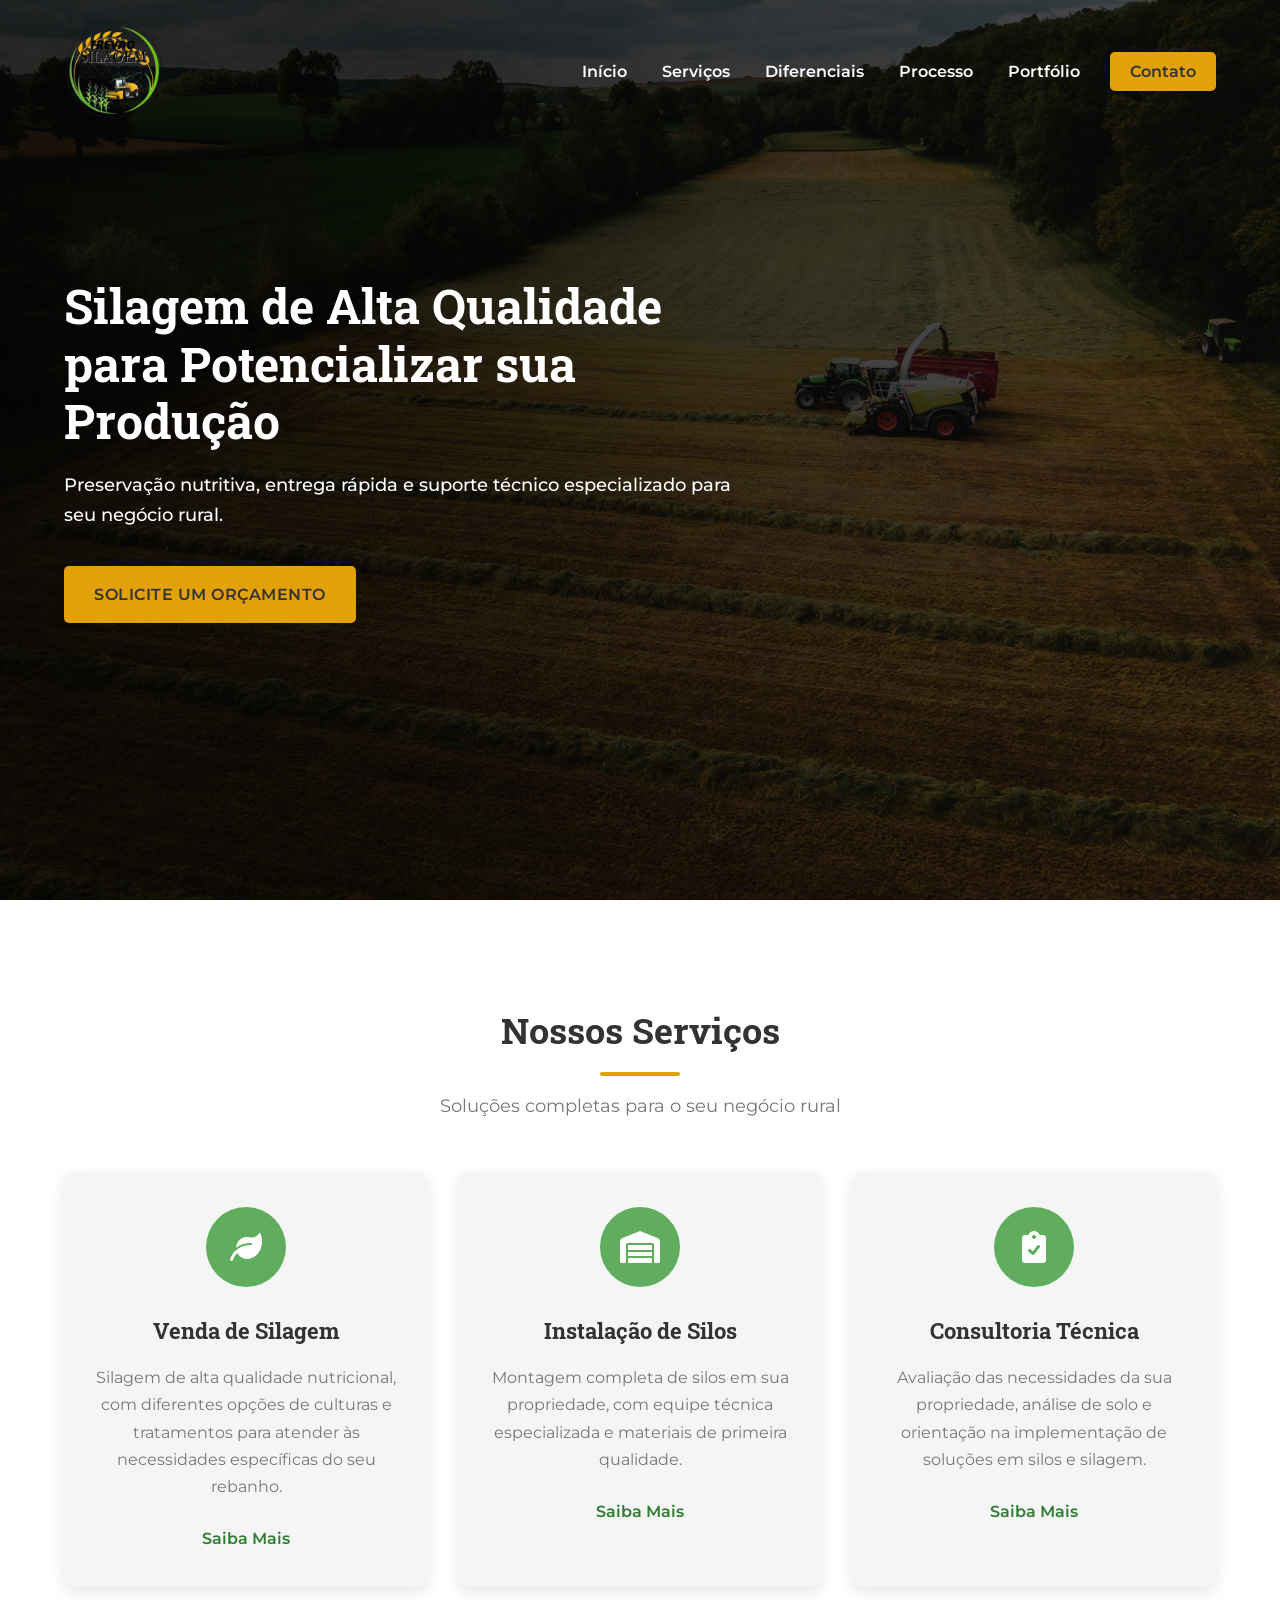
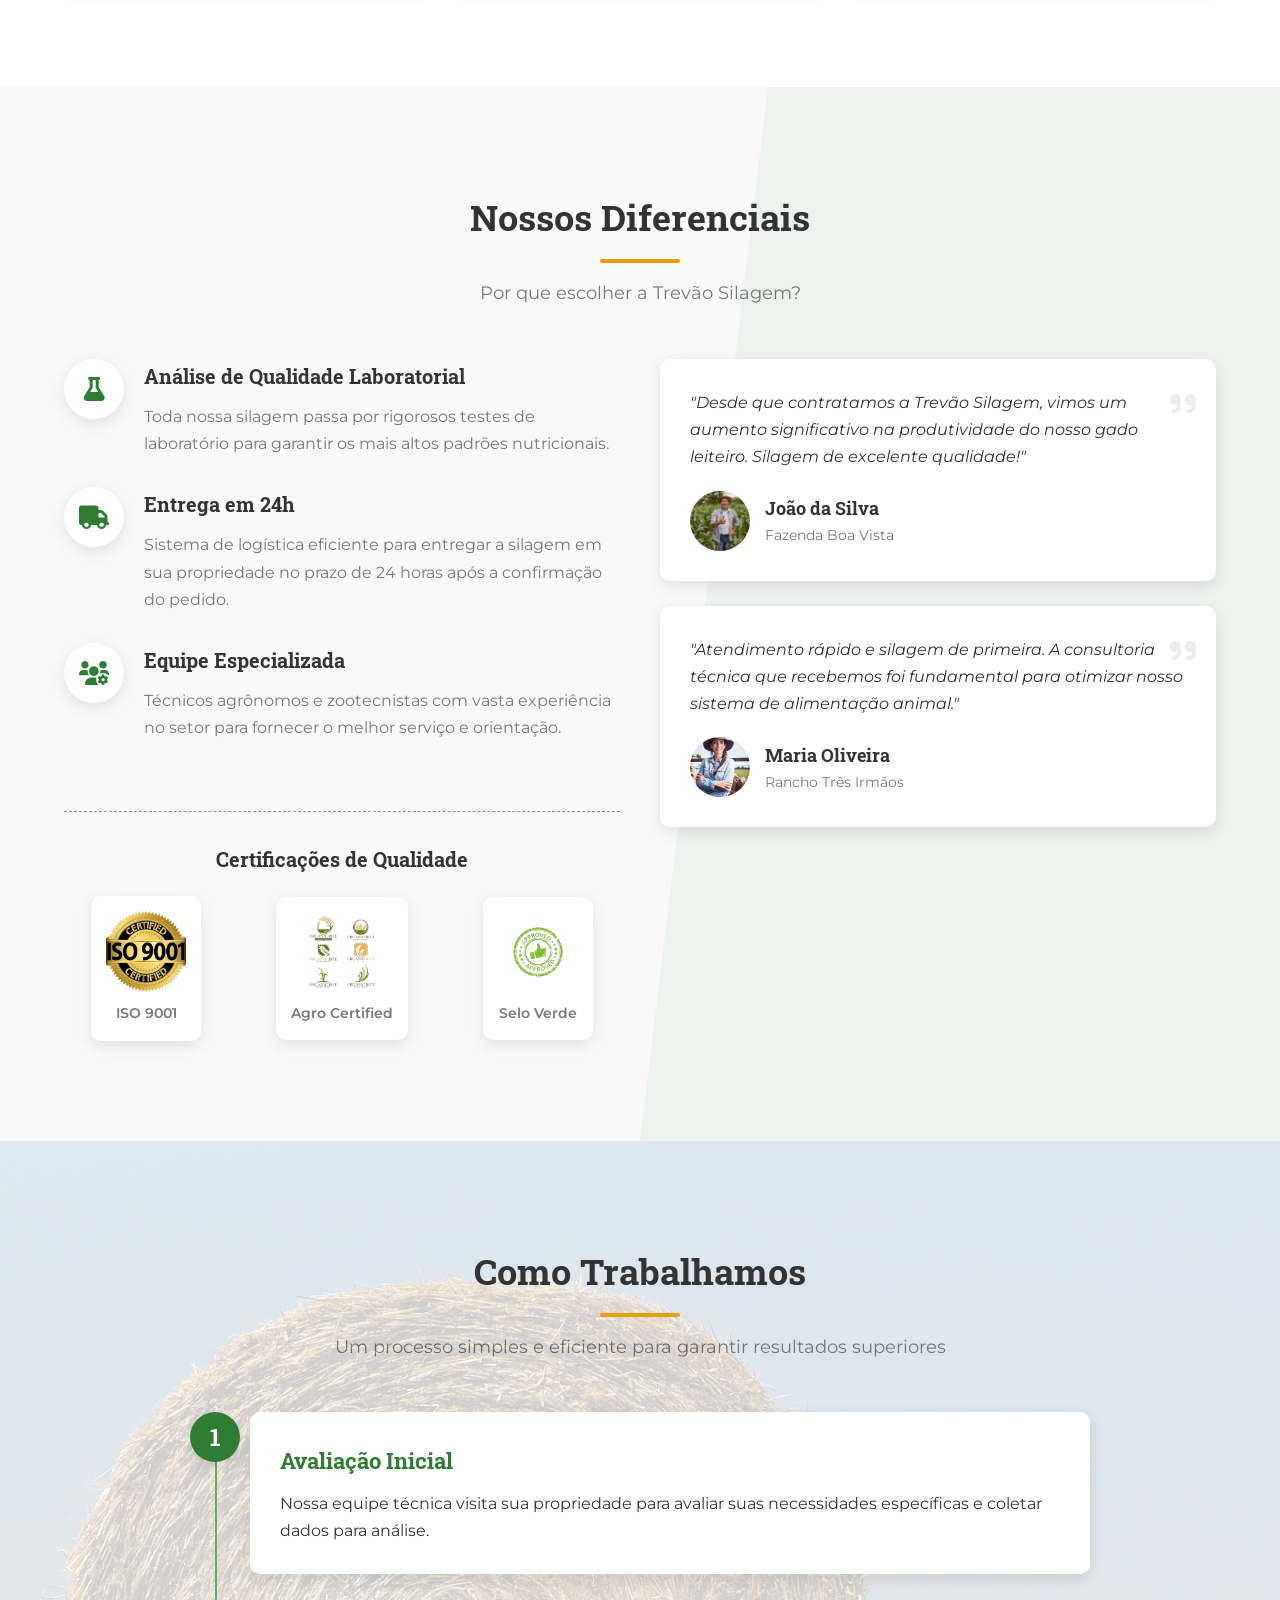
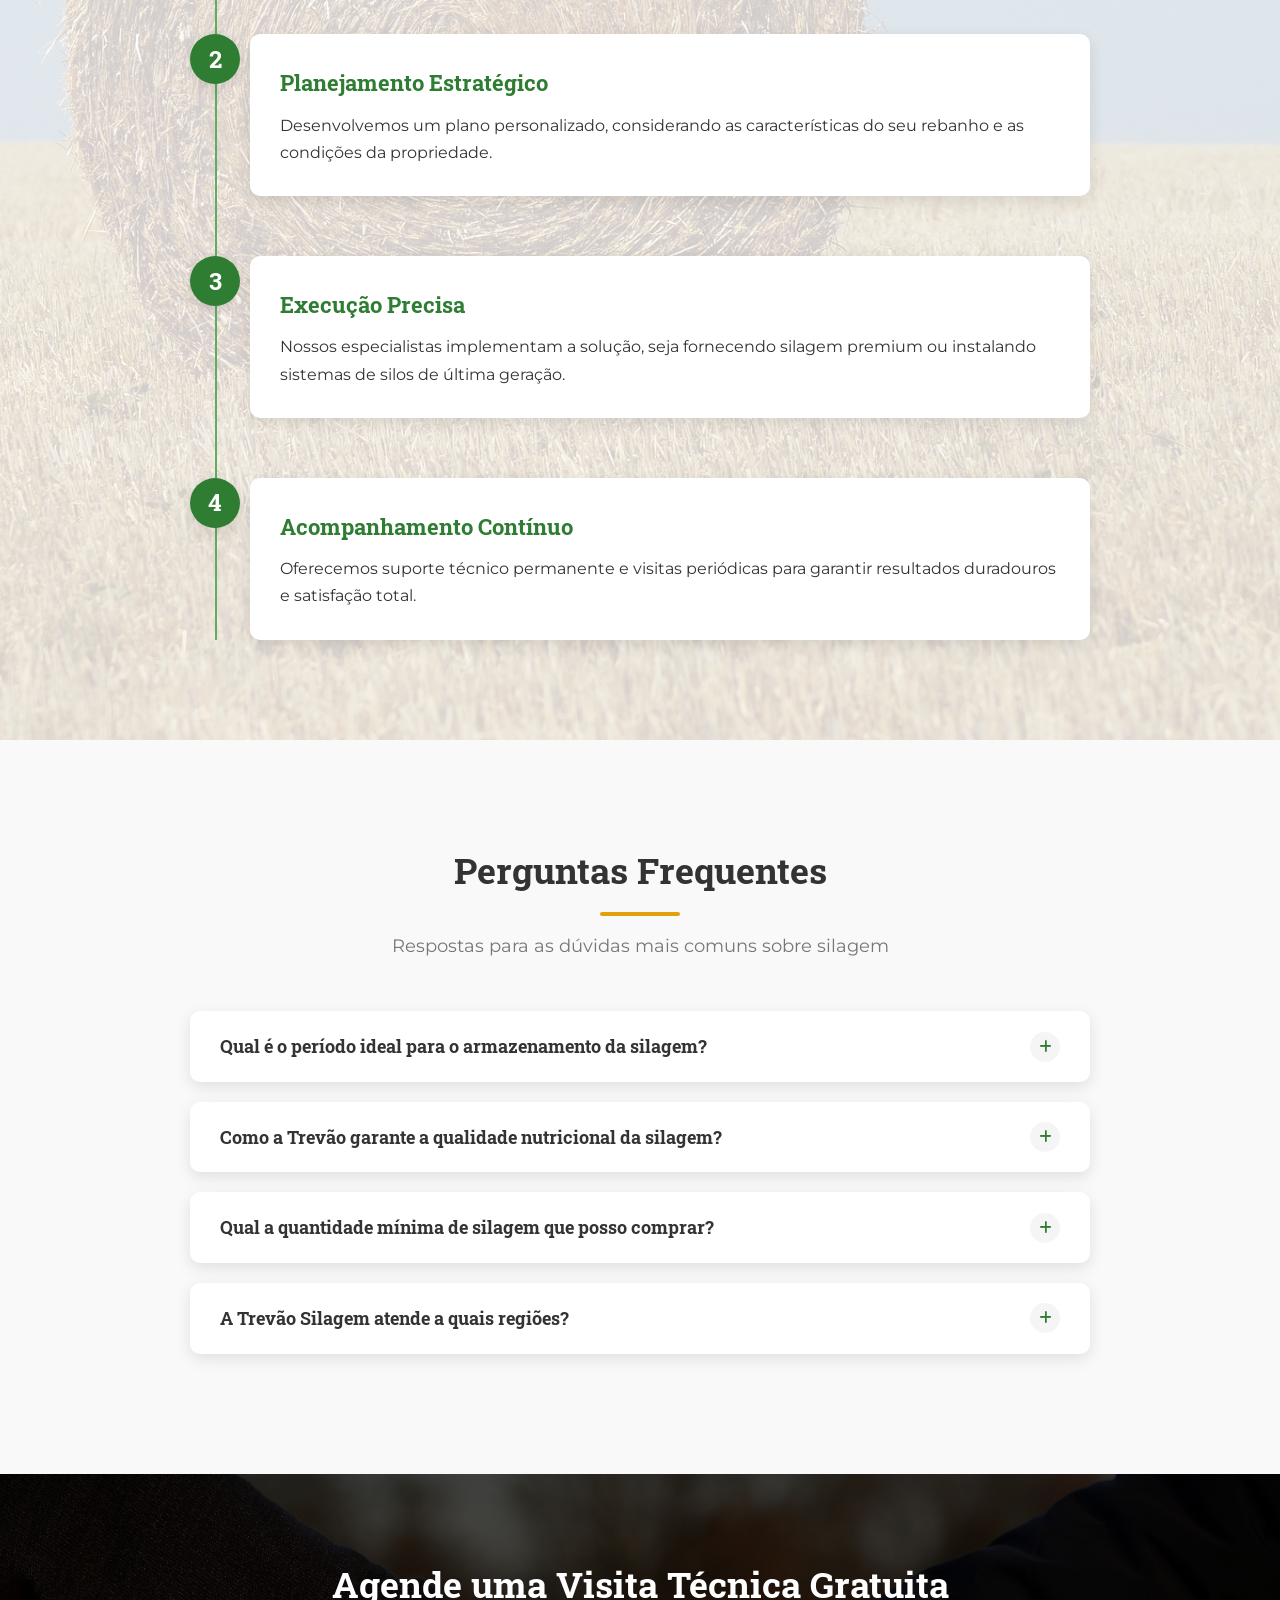
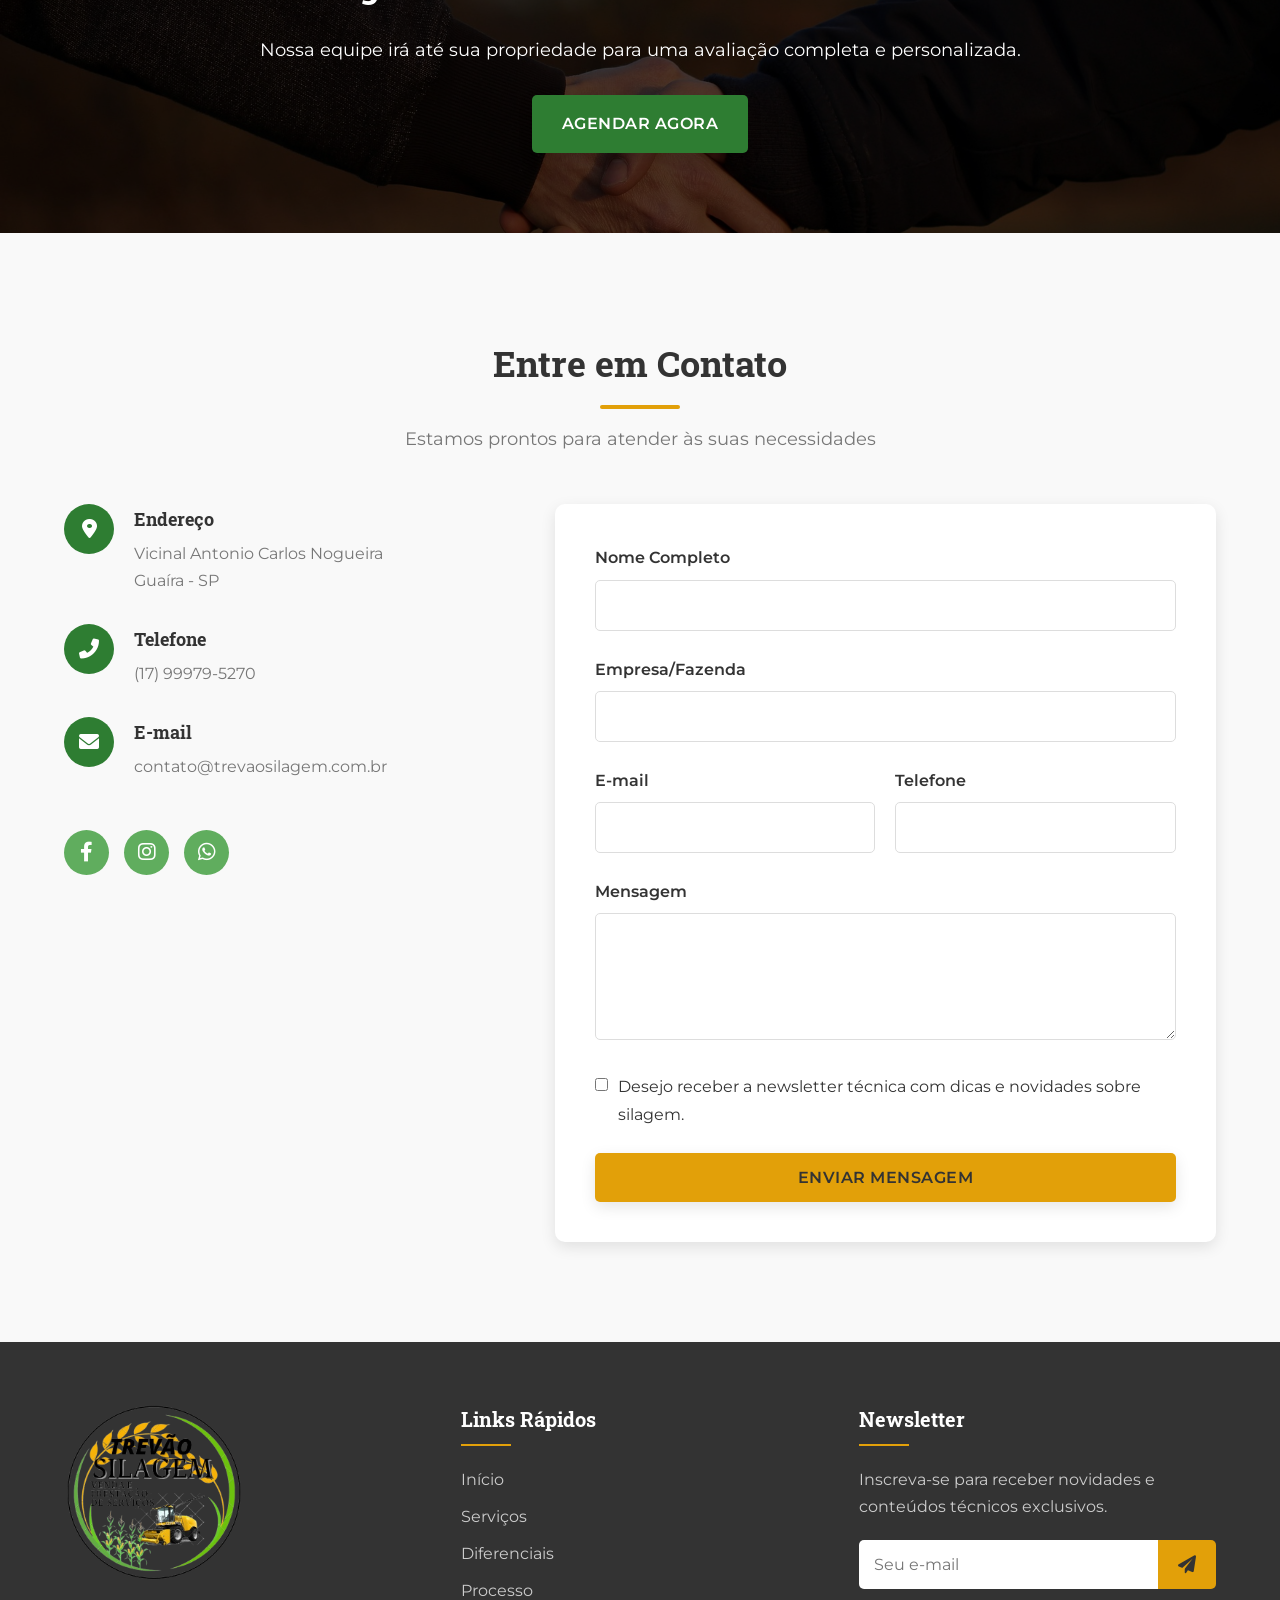
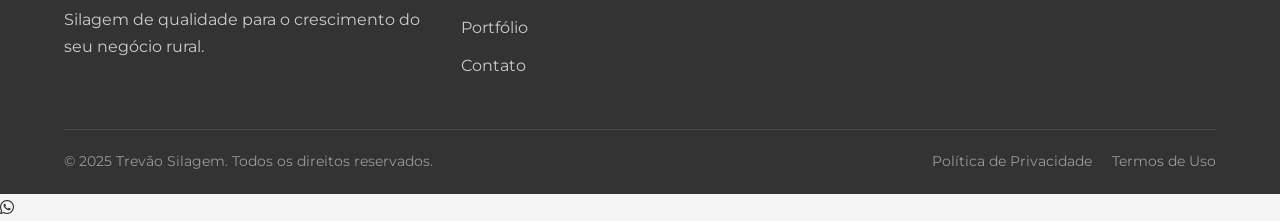
==== index.html @ 7973ea37 "silagem" ====
<!DOCTYPE html>
<html lang="pt-BR">
<head>
    <meta charset="UTF-8">
    <meta name="viewport" content="width=device-width, initial-scale=1.0">
    <meta name="description" content="Trevão Silagem - Silagem de alta qualidade, instalação de silos e serviços agro especializados para potencializar sua produção rural">
    <title>Trevão Silagem | Silagem de Alta Qualidade para Potencializar sua Produção</title>
    <!-- Fontes -->
    <link rel="preconnect" href="https://fonts.googleapis.com">
    <link rel="preconnect" href="https://fonts.gstatic.com" crossorigin>
    <link href="https://fonts.googleapis.com/css2?family=Montserrat:wght@400;500;600;700&family=Roboto+Slab:wght@400;700&display=swap" rel="stylesheet">    <!-- Font Awesome -->
    <link rel="stylesheet" href="https://cdnjs.cloudflare.com/ajax/libs/font-awesome/6.0.0/css/all.min.css">
    <!-- AOS - Animate on Scroll -->
    <link rel="stylesheet" href="https://unpkg.com/aos@next/dist/aos.css" />
    <!-- CSS -->
    <link rel="stylesheet" href="css/styles.css">
    <!-- Favicon -->
    <link rel="icon" type="image/png" href="images/favicon.png">
</head>
<body>
    <!-- Header/Navegação -->
    <header class="header">
        <div class="container">
            <div class="logo-container">
                <img src="images/logo.png" alt="Trevão Silagem" class="logo">
            </div>
            <nav class="main-nav">
                <button class="mobile-menu-toggle" aria-label="Menu de navegação">
                    <span class="hamburger"></span>
                </button>
                <ul class="nav-list">                    <li><a href="#inicio" class="nav-link">Início</a></li>
                    <li><a href="#servicos" class="nav-link">Serviços</a></li>
                    <li><a href="#diferenciais" class="nav-link">Diferenciais</a></li>
                    <li><a href="#processo" class="nav-link">Processo</a></li>
                    <li><a href="#portfolio" class="nav-link">Portfólio</a></li>
                    <li><a href="#contato" class="nav-link cta-nav">Contato</a></li>
                </ul>
            </nav>
        </div>
    </header>

    <!-- Hero Section -->
    <section id="inicio" class="hero">
        <div class="overlay"></div>
        <div class="container">
            <div class="hero-content">
                <h1>Silagem de Alta Qualidade para Potencializar sua Produção</h1>
                <p class="subtitle">Preservação nutritiva, entrega rápida e suporte técnico especializado para seu negócio rural.</p>
                <a href="#contato" class="btn btn-primary">Solicite um Orçamento</a>
            </div>
        </div>    </section>

    <!-- Serviços -->
    <section id="servicos" class="services">
        <div class="container">
            <h2 class="section-title">Nossos Serviços</h2>
            <p class="section-subtitle">Soluções completas para o seu negócio rural</p>
            
            <div class="service-cards">
                <div class="service-card" data-aos="fade-up">
                    <div class="service-icon">
                        <i class="fas fa-leaf"></i>
                    </div>
                    <h3>Venda de Silagem</h3>
                    <p>Silagem de alta qualidade nutricional, com diferentes opções de culturas e tratamentos para atender às necessidades específicas do seu rebanho.</p>
                    <a href="#contato" class="service-link">Saiba Mais</a>
                </div>
                
                <div class="service-card" data-aos="fade-up" data-aos-delay="100">
                    <div class="service-icon">
                        <i class="fas fa-warehouse"></i>
                    </div>
                    <h3>Instalação de Silos</h3>
                    <p>Montagem completa de silos em sua propriedade, com equipe técnica especializada e materiais de primeira qualidade.</p>
                    <a href="#contato" class="service-link">Saiba Mais</a>
                </div>
                
                <div class="service-card" data-aos="fade-up" data-aos-delay="200">
                    <div class="service-icon">
                        <i class="fas fa-clipboard-check"></i>
                    </div>
                    <h3>Consultoria Técnica</h3>
                    <p>Avaliação das necessidades da sua propriedade, análise de solo e orientação na implementação de soluções em silos e silagem.</p>
                    <a href="#contato" class="service-link">Saiba Mais</a>
                </div>
            </div>
        </div>
    </section>    <!-- Diferenciais -->
    <section id="diferenciais" class="features">
        <div class="container">
            <h2 class="section-title">Nossos Diferenciais</h2>
            <p class="section-subtitle">Por que escolher a Trevão Silagem?</p>
            
            <div class="features-container">
                <div class="features-list">
                    <div class="feature-item" data-aos="fade-right">
                        <div class="feature-icon">
                            <i class="fas fa-flask"></i>
                        </div>
                        <div class="feature-content">
                            <h3>Análise de Qualidade Laboratorial</h3>
                            <p>Toda nossa silagem passa por rigorosos testes de laboratório para garantir os mais altos padrões nutricionais.</p>
                        </div>
                    </div>
                    
                    <div class="feature-item" data-aos="fade-right" data-aos-delay="100">
                        <div class="feature-icon">
                            <i class="fas fa-truck"></i>
                        </div>
                        <div class="feature-content">
                            <h3>Entrega em 24h</h3>
                            <p>Sistema de logística eficiente para entregar a silagem em sua propriedade no prazo de 24 horas após a confirmação do pedido.</p>
                        </div>
                    </div>
                    
                    <div class="feature-item" data-aos="fade-right" data-aos-delay="200">
                        <div class="feature-icon">
                            <i class="fas fa-users-cog"></i>
                        </div>
                        <div class="feature-content">
                            <h3>Equipe Especializada</h3>
                            <p>Técnicos agrônomos e zootecnistas com vasta experiência no setor para fornecer o melhor serviço e orientação.</p>
                        </div>
                    </div>
                    
                    <div class="certifications" data-aos="fade-up">
                        <h3>Certificações de Qualidade</h3>
                        <div class="certification-logos">
                            <div class="cert-logo">
                                <img src="images/cert-1.png" alt="Certificação ISO 9001" width="80">
                                <p>ISO 9001</p>
                            </div>
                            <div class="cert-logo">
                                <img src="images/cert-2.png" alt="Certificação Agrícola" width="80">
                                <p>Agro Certified</p>
                            </div>
                            <div class="cert-logo">
                                <img src="images/cert-3.png" alt="Selo Verde" width="80">
                                <p>Selo Verde</p>
                            </div>
                        </div>
                    </div>
                </div>
                
                <div class="testimonials">
                    <div class="testimonial" data-aos="fade-left">
                        <div class="testimonial-content">
                            <p>"Desde que contratamos a Trevão Silagem, vimos um aumento significativo na produtividade do nosso gado leiteiro. Silagem de excelente qualidade!"</p>
                        </div>
                        <div class="testimonial-author">
                            <img src="images/cliente-1.jpeg" alt="João da Silva" class="testimonial-image">
                            <div class="testimonial-info">
                                <h4>João da Silva</h4>
                                <p>Fazenda Boa Vista</p>
                            </div>
                        </div>
                    </div>
                    
                    <div class="testimonial" data-aos="fade-left" data-aos-delay="100">
                        <div class="testimonial-content">
                            <p>"Atendimento rápido e silagem de primeira. A consultoria técnica que recebemos foi fundamental para otimizar nosso sistema de alimentação animal."</p>
                        </div>
                        <div class="testimonial-author">
                            <img src="images/cliente-2.jpeg" alt="Maria Oliveira" class="testimonial-image">
                            <div class="testimonial-info">
                                <h4>Maria Oliveira</h4>
                                <p>Rancho Três Irmãos</p>
                            </div>
                        </div>
                    </div>
                </div>
            </div>
        </div>
    </section>    
    
    <!-- Como Trabalhamos -->
    <section id="processo" class="process">
        <div class="container">
            <h2 class="section-title">Como Trabalhamos</h2>
            <p class="section-subtitle">Um processo simples e eficiente para garantir resultados superiores</p>
            
            <div class="process-steps">
                <div class="process-step" data-aos="fade-right">
                    <div class="step-number">1</div>
                    <div class="step-content">
                        <h3>Avaliação Inicial</h3>
                        <p>Nossa equipe técnica visita sua propriedade para avaliar suas necessidades específicas e coletar dados para análise.</p>
                    </div>
                </div>
                
                <div class="process-step" data-aos="fade-right" data-aos-delay="100">
                    <div class="step-number">2</div>
                    <div class="step-content">
                        <h3>Planejamento Estratégico</h3>
                        <p>Desenvolvemos um plano personalizado, considerando as características do seu rebanho e as condições da propriedade.</p>
                    </div>
                </div>
                
                <div class="process-step" data-aos="fade-right" data-aos-delay="200">
                    <div class="step-number">3</div>
                    <div class="step-content">
                        <h3>Execução Precisa</h3>
                        <p>Nossos especialistas implementam a solução, seja fornecendo silagem premium ou instalando sistemas de silos de última geração.</p>
                    </div>
                </div>
                
                <div class="process-step" data-aos="fade-right" data-aos-delay="300">
                    <div class="step-number">4</div>
                    <div class="step-content">
                        <h3>Acompanhamento Contínuo</h3>
                        <p>Oferecemos suporte técnico permanente e visitas periódicas para garantir resultados duradouros e satisfação total.</p>
                    </div>
                </div>
            </div>
        </div>
    </section>

    <!-- FAQs -->
    <section id="faq" class="faq">
        <div class="container">
            <h2 class="section-title">Perguntas Frequentes</h2>
            <p class="section-subtitle">Respostas para as dúvidas mais comuns sobre silagem</p>
            
            <div class="faq-container">
                <div class="faq-item" data-aos="fade-up">
                    <div class="faq-question">
                        <h3>Qual é o período ideal para o armazenamento da silagem?</h3>
                        <span class="faq-toggle"><i class="fas fa-plus"></i></span>
                    </div>
                    <div class="faq-answer">
                        <p>A silagem pode ser armazenada por períodos de 6 a 18 meses, desde que bem compactada e vedada. Nossos produtos mantêm a qualidade nutricional por todo esse período, garantindo alimentação de qualidade para o seu rebanho durante o ano inteiro.</p>
                    </div>
                </div>
                
                <div class="faq-item" data-aos="fade-up" data-aos-delay="100">
                    <div class="faq-question">
                        <h3>Como a Trevão garante a qualidade nutricional da silagem?</h3>
                        <span class="faq-toggle"><i class="fas fa-plus"></i></span>
                    </div>
                    <div class="faq-answer">
                        <p>Realizamos análises laboratoriais em todas as etapas do processo, desde a colheita até a entrega. Nossos técnicos monitoram constantemente os níveis de nutrientes, umidade e pH para garantir silagem com alto valor nutricional e maior digestibilidade para os animais.</p>
                    </div>
                </div>
                
                <div class="faq-item" data-aos="fade-up" data-aos-delay="200">
                    <div class="faq-question">
                        <h3>Qual a quantidade mínima de silagem que posso comprar?</h3>
                        <span class="faq-toggle"><i class="fas fa-plus"></i></span>
                    </div>
                    <div class="faq-answer">
                        <p>Trabalhamos com pedidos a partir de 5 toneladas, mas oferecemos descontos progressivos para volumes maiores. Nossa equipe pode ajudá-lo a calcular a quantidade ideal com base no tamanho do seu rebanho e período de utilização.</p>
                    </div>
                </div>
                
                <div class="faq-item" data-aos="fade-up" data-aos-delay="300">
                    <div class="faq-question">
                        <h3>A Trevão Silagem atende a quais regiões?</h3>
                        <span class="faq-toggle"><i class="fas fa-plus"></i></span>
                    </div>
                    <div class="faq-answer">
                        <p>Atendemos todo o estado de São Paulo e regiões limítrofes de Minas Gerais, Paraná e Mato Grosso do Sul. Para localidades mais distantes, temos parcerias logísticas que permitem entregas com taxas diferenciadas.</p>
                    </div>
                </div>
            </div>
        </div>
    </section>

    <!-- Banner CTA -->
    <section class="cta-banner">
        <div class="container">
            <div class="cta-content" data-aos="fade-up">
                <h2>Agende uma Visita Técnica Gratuita</h2>
                <p>Nossa equipe irá até sua propriedade para uma avaliação completa e personalizada.</p>
                <a href="#contato" class="btn btn-secondary">Agendar Agora</a>
            </div>
        </div>
    </section>

    <!-- Contato -->
    <section id="contato" class="contact">
        <div class="container">
            <h2 class="section-title">Entre em Contato</h2>
            <p class="section-subtitle">Estamos prontos para atender às suas necessidades</p>
            
            <div class="contact-container">
                <div class="contact-info" data-aos="fade-right">
                    <div class="info-item">
                        <i class="fas fa-map-marker-alt"></i>
                        <div>
                            <h3>Endereço</h3>
                            <p>Vicinal Antonio Carlos Nogueira<br>Guaíra - SP</p>
                        </div>
                    </div>
                    
                    <div class="info-item">
                        <i class="fas fa-phone-alt"></i>
                        <div>
                            <h3>Telefone</h3>
                            <p>(17) 99979-5270</p>
                        </div>
                    </div>
                    
                    <div class="info-item">
                        <i class="fas fa-envelope"></i>
                        <div>
                            <h3>E-mail</h3>
                            <p>contato@trevaosilagem.com.br</p>
                        </div>
                    </div>
                    
                    <div class="social-links">
                        <a href="#" class="social-link" aria-label="Facebook">
                            <i class="fab fa-facebook-f"></i>
                        </a>
                        <a href="#" class="social-link" aria-label="Instagram">
                            <i class="fab fa-instagram"></i>
                        </a>
                        <a href="#" class="social-link" aria-label="WhatsApp">
                            <i class="fab fa-whatsapp"></i>
                        </a>
                    </div>
                </div>
                
                <div class="contact-form" data-aos="fade-left">
                    <form id="formulario-contato">
                        <div class="form-group">
                            <label for="nome">Nome Completo</label>
                            <input type="text" id="nome" name="nome" required>
                        </div>
                        
                        <div class="form-group">
                            <label for="empresa">Empresa/Fazenda</label>
                            <input type="text" id="empresa" name="empresa" required>
                        </div>
                        
                        <div class="form-row">
                            <div class="form-group">
                                <label for="email">E-mail</label>
                                <input type="email" id="email" name="email" required>
                            </div>
                            
                            <div class="form-group">
                                <label for="telefone">Telefone</label>
                                <input type="tel" id="telefone" name="telefone" required>
                            </div>
                        </div>
                        
                        <div class="form-group">
                            <label for="mensagem">Mensagem</label>
                            <textarea id="mensagem" name="mensagem" rows="5" required></textarea>
                        </div>
                        
                        <div class="form-group checkbox">
                            <input type="checkbox" id="newsletter" name="newsletter">
                            <label for="newsletter">Desejo receber a newsletter técnica com dicas e novidades sobre silagem.</label>
                        </div>
                        
                        <button type="submit" class="btn btn-primary btn-block">Enviar Mensagem</button>
                    </form>
                </div>
            </div>
        </div>
    </section>

    <!-- Footer -->
    <footer class="footer">
        <div class="container">
            <div class="footer-content">
                <div class="footer-logo">
                    <img src="images/logo-white.png" alt="Trevão Silagem" class="footer-logo-img">
                    <p>Silagem de qualidade para o crescimento do seu negócio rural.</p>
                </div>
                
                <div class="footer-links">
                    <h3>Links Rápidos</h3>
                    <ul>                        <li><a href="#inicio">Início</a></li>
                        <li><a href="#servicos">Serviços</a></li>
                        <li><a href="#diferenciais">Diferenciais</a></li>
                        <li><a href="#processo">Processo</a></li>
                        <li><a href="#portfolio">Portfólio</a></li>
                        <li><a href="#contato">Contato</a></li>
                    </ul>
                </div>
                
                <div class="footer-newsletter">
                    <h3>Newsletter</h3>
                    <p>Inscreva-se para receber novidades e conteúdos técnicos exclusivos.</p>
                    <form class="newsletter-form">
                        <input type="email" placeholder="Seu e-mail" required>
                        <button type="submit" aria-label="Inscrever-se"><i class="fas fa-paper-plane"></i></button>
                    </form>
                </div>
            </div>
            
            <div class="footer-bottom">
                <p>&copy; 2025 Trevão Silagem. Todos os direitos reservados.</p>
                <div class="footer-bottom-links">
                    <a href="#">Política de Privacidade</a>
                    <a href="#">Termos de Uso</a>
                </div>
            </div>
        </div>
    </footer>    <!-- Botão Whatsapp Flutuante -->
    <a href="https://wa.me/5511999998888" class="whatsapp-float" target="_blank" rel="noopener noreferrer" aria-label="Entre em contato pelo WhatsApp">
        <i class="fab fa-whatsapp"></i>
    </a>

    <!-- Botão Voltar ao Topo -->
    <button id="back-to-top" class="back-to-top" aria-label="Voltar ao topo da página">
        <i class="fas fa-arrow-up"></i>
    </button>

    <!-- Scripts -->
    <script src="https://unpkg.com/aos@next/dist/aos.js"></script>
    <script src="js/main.js"></script>
</body>
</html>
---- css/styles.css ----
/* 
* Trevão Silagem - Estilos da Landing Page
* Desenvolvido para criar uma experiência moderna e responsiva
*/

/* =========== VARIÁVEIS & RESET =========== */
:root {
    /* Cores principais */
    --color-primary: #2e7d32;       /* Verde escuro */
    --color-primary-light: #60ad5e; /* Verde claro */
    --color-secondary: #e2a009;     /* Amarelo suave */
    --color-dark: #333333;          /* Quase preto */
    --color-light: #f5f5f5;         /* Quase branco */
    --color-gray: #777777;          /* Cinza médio */
    --color-earth: #8d6e63;         /* Tom terroso */

    /* Fontes */
    --font-primary: 'Montserrat', sans-serif;
    --font-secondary: 'Roboto Slab', serif;
    
    /* Transições */
    --transition: all 0.3s ease;
    
    /* Sombras */
    --shadow: 0 5px 15px rgba(0, 0, 0, 0.1);
    --shadow-strong: 0 8px 30px rgba(0, 0, 0, 0.15);
}

* {
    margin: 0;
    padding: 0;
    box-sizing: border-box;
}

html {
    font-size: 62.5%; /* 10px = 1rem */
    scroll-behavior: smooth;
}

body {
    font-family: var(--font-primary);
    font-size: 1.6rem;
    line-height: 1.7;
    color: var(--color-dark);
    overflow-x: hidden;
    background-color: var(--color-light);
}

ul {
    list-style: none;
}

a {
    text-decoration: none;
    color: inherit;
    transition: var(--transition);
}

img {
    max-width: 100%;
    height: auto;
    display: block;
}

button {
    cursor: pointer;
    font-family: var(--font-primary);
    border: none;
    outline: none;
    background: none;
}

.container {
    width: 90%;
    max-width: 1200px;
    margin: 0 auto;
}

/* =========== UTILIDADES =========== */
.section-title {
    font-family: var(--font-secondary);
    font-size: 3.6rem;
    font-weight: 700;
    color: var(--color-dark);
    text-align: center;
    margin-bottom: 1.5rem;
    position: relative;
    padding-bottom: 1.5rem;
}

.section-title::after {
    content: '';
    position: absolute;
    bottom: 0;
    left: 50%;
    transform: translateX(-50%);
    width: 8rem;
    height: 0.4rem;
    background-color: var(--color-secondary);
    border-radius: 5px;
}

.section-subtitle {
    font-size: 1.8rem;
    color: var(--color-gray);
    text-align: center;
    margin-bottom: 5rem;
}

.btn {
    display: inline-block;
    padding: 1.5rem 3rem;
    border-radius: 5px;
    font-weight: 600;
    text-transform: uppercase;
    letter-spacing: 0.5px;
    transition: var(--transition);
    cursor: pointer;
    font-size: 1.6rem;
}

.btn-primary {
    background-color: var(--color-secondary);
    color: var(--color-dark);
    box-shadow: var(--shadow);
}

.btn-primary:hover {
    background-color: var(--color-primary);
    color: white;
    transform: translateY(-3px);
    box-shadow: var(--shadow-strong);
}

.btn-secondary {
    background-color: var(--color-primary);
    color: white;
    box-shadow: var(--shadow);
}

.btn-secondary:hover {
    background-color: var(--color-primary-light);
    transform: translateY(-3px);
    box-shadow: var(--shadow-strong);
}

.btn-block {
    display: block;
    width: 100%;
    text-align: center;
}

/* =========== HEADER =========== */
.header {
    position: fixed;
    top: 0;
    left: 0;
    width: 100%;
    z-index: 1000;
    background-color: transparent;
    padding: 2rem 0;
    transition: var(--transition);
}

.header.scrolled {
    background-color: white;
    box-shadow: var(--shadow);
    padding: 1rem 0;
}

.header .container {
    display: flex;
    justify-content: space-between;
    align-items: center;
}

.logo {
    width: 100px;
    transition: var(--transition);
}

.header.scrolled .logo {
    width: 110px;
}

.main-nav {
    display: flex;
    align-items: center;
}

.nav-list {
    display: flex;
    gap: 2.5rem;
}

.nav-link {
    color: white;
    font-weight: 600;
    font-size: 1.6rem;
    position: relative;
    padding: 0 0.5rem;
}

.header.scrolled .nav-link {
    color: var(--color-dark);
}

.nav-link::after {
    content: '';
    position: absolute;
    bottom: -0.5rem;
    left: 0;
    width: 0;
    height: 2px;
    background-color: var(--color-secondary);
    transition: var(--transition);
}

.nav-link:hover::after,
.nav-link:focus::after {
    width: 100%;
}

.cta-nav {
    background-color: var(--color-secondary);
    padding: 1rem 2rem;
    border-radius: 5px;
    color: var(--color-dark);
}

.header.scrolled .cta-nav {
    background-color: var(--color-primary);
    color: white;
}

.cta-nav:hover {
    transform: translateY(-3px);
}

.mobile-menu-toggle {
    display: none;
    position: relative;
    width: 3rem;
    height: 2.4rem;
}

.hamburger,
.hamburger::before,
.hamburger::after {
    position: absolute;
    width: 100%;
    height: 3px;
    background-color: white;
    transition: var(--transition);
}

.header.scrolled .hamburger,
.header.scrolled .hamburger::before,
.header.scrolled .hamburger::after {
    background-color: var(--color-dark);
}

.hamburger {
    top: 50%;
    transform: translateY(-50%);
}

.hamburger::before,
.hamburger::after {
    content: '';
    left: 0;
}

.hamburger::before {
    top: -8px;
}

.hamburger::after {
    bottom: -8px;
}

.mobile-menu-toggle.active .hamburger {
    background-color: transparent;
}

.mobile-menu-toggle.active .hamburger::before {
    top: 0;
    transform: rotate(45deg);
}

.mobile-menu-toggle.active .hamburger::after {
    bottom: 0;
    transform: rotate(-45deg);
}

/* =========== HERO SECTION =========== */
.hero {
    height: 100vh;
    min-height: 70rem;
    position: relative;
    background: url(../images/hero-bg.jpg) no-repeat center center/cover;
    display: flex;
    align-items: center;
    color: white;
    overflow: hidden;
}

.hero::before {
    content: '';
    position: absolute;
    top: 0;
    left: 0;
    width: 100%;
    height: 100%;
    background-color: rgba(0, 0, 0, 0.4);
}

.overlay {
    position: absolute;
    top: 0;
    left: 0;
    width: 100%;
    height: 100%;
    background: linear-gradient(to right, rgba(0, 0, 0, 0.7) 30%, rgba(0, 0, 0, 0.4));
}

.hero-content {
    position: relative;
    z-index: 1;
    max-width: 700px;
    animation: fadeInUp 1s ease forwards;
}

.hero h1 {
    font-family: var(--font-secondary);
    font-size: 4.8rem;
    line-height: 1.2;
    margin-bottom: 2rem;
    font-weight: 700;
}

.hero .subtitle {
    font-size: 1.8rem;
    margin-bottom: 3.5rem;
    font-weight: 500;
}

/* =========== SERVIÇOS =========== */
.services {
    padding: 10rem 0;
    background-color: white;
}

.service-cards {
    display: grid;
    grid-template-columns: repeat(auto-fit, minmax(300px, 1fr));
    gap: 3rem;
}

.service-card {
    background-color: var(--color-light);
    padding: 3.5rem 3rem;
    border-radius: 10px;
    box-shadow: var(--shadow);
    text-align: center;
    transition: var(--transition);
    position: relative;
    overflow: hidden;
}

.service-card::after {
    content: '';
    position: absolute;
    bottom: 0;
    left: 0;
    width: 100%;
    height: 5px;
    background-color: var(--color-secondary);
    transform: scaleX(0);
    transform-origin: left;
    transition: var(--transition);
}

.service-card:hover {
    transform: translateY(-10px);
    box-shadow: var(--shadow-strong);
}

.service-card:hover::after {
    transform: scaleX(1);
}

.service-icon {
    width: 8rem;
    height: 8rem;
    margin: 0 auto 2.5rem;
    display: flex;
    align-items: center;
    justify-content: center;
    background-color: var(--color-primary-light);
    color: white;
    border-radius: 50%;
    font-size: 3.2rem;
}

.service-card h3 {
    font-family: var(--font-secondary);
    font-size: 2.2rem;
    margin-bottom: 1.5rem;
    color: var(--color-dark);
}

.service-card p {
    color: var(--color-gray);
    margin-bottom: 2.5rem;
}

.service-link {
    color: var(--color-primary);
    font-weight: 600;
    position: relative;
    padding-bottom: 5px;
}

.service-link::after {
    content: '';
    position: absolute;
    bottom: 0;
    left: 0;
    width: 0;
    height: 2px;
    background-color: var(--color-primary);
    transition: var(--transition);
}

.service-link:hover::after {
    width: 100%;
}

/* =========== DIFERENCIAIS =========== */
.features {
    padding: 10rem 0;
    background-color: #f9f9f9;
    position: relative;
}

.features::before {
    content: '';
    position: absolute;
    top: 0;
    right: 0;
    width: 50%;
    height: 100%;
    background-color: var(--color-primary);
    opacity: 0.05;
    clip-path: polygon(20% 0, 100% 0, 100% 100%, 0% 100%);
}

.features-container {
    display: grid;
    grid-template-columns: repeat(2, 1fr);
    gap: 4rem;
    position: relative;
}

.features-list {
    display: flex;
    flex-direction: column;
    gap: 3rem;
}

.feature-item {
    display: flex;
    align-items: flex-start;
    gap: 2rem;
}

.feature-icon {
    width: 6rem;
    height: 6rem;
    display: flex;
    align-items: center;
    justify-content: center;
    background-color: white;
    color: var(--color-primary);
    border-radius: 50%;
    font-size: 2.4rem;
    box-shadow: var(--shadow);
    flex-shrink: 0;
}

.feature-content h3 {
    font-family: var(--font-secondary);
    font-size: 2rem;
    margin-bottom: 1rem;
    color: var(--color-dark);
}

.feature-content p {
    color: var(--color-gray);
}

.certifications {
    margin-top: 4rem;
    padding-top: 3rem;
    border-top: 1px dashed var(--color-primary-light);
}

.certifications h3 {
    font-family: var(--font-secondary);
    font-size: 2rem;
    margin-bottom: 2rem;
    color: var(--color-dark);
    text-align: center;
}

.certification-logos {
    display: flex;
    justify-content: space-around;
    align-items: center;
    gap: 2rem;
    flex-wrap: wrap;
}

.cert-logo {
    display: flex;
    flex-direction: column;
    align-items: center;
    padding: 1.5rem;
    background-color: white;
    border-radius: 10px;
    box-shadow: var(--shadow);
    transition: var(--transition);
}

.cert-logo:hover {
    transform: translateY(-5px);
    box-shadow: var(--shadow-strong);
}

.cert-logo img {
    margin-bottom: 1rem;
}

.cert-logo p {
    color: var(--color-gray);
    font-size: 1.4rem;
    font-weight: 600;
}

.testimonials {
    display: flex;
    flex-direction: column;
    gap: 2.5rem;
}

.testimonial {
    background-color: white;
    padding: 3rem;
    border-radius: 10px;
    box-shadow: var(--shadow);
    position: relative;
}

.testimonial::after {
    content: '\f10e';
    font-family: 'Font Awesome 5 Free';
    font-weight: 900;
    position: absolute;
    top: 2rem;
    right: 2rem;
    font-size: 3rem;
    color: rgba(0, 0, 0, 0.07);
}

.testimonial-content {
    font-style: italic;
    margin-bottom: 2rem;
}

.testimonial-author {
    display: flex;
    align-items: center;
    gap: 1.5rem;
}

.testimonial-image {
    width: 6rem;
    height: 6rem;
    border-radius: 50%;
    object-fit: cover;
}

.testimonial-info h4 {
    font-family: var(--font-secondary);
    font-size: 1.8rem;
    color: var(--color-dark);
}

.testimonial-info p {
    color: var(--color-gray);
    font-size: 1.4rem;
}

/* =========== PROCESSO =========== */
.process {
    padding: 10rem 0;
    background-color: white;
    position: relative;
    overflow: hidden;
}

.process::before {
    content: '';
    position: absolute;
    left: 0;
    top: 0;
    width: 100%;
    height: 100%;
    background: url(../images/process-bg.jpg) no-repeat center center/cover;
    opacity: 0.20;
    z-index: 0;
}

.process-steps {
    position: relative;
    max-width: 900px;
    margin: 0 auto;
    padding-left: 6rem;
}

.process-steps::before {
    content: '';
    position: absolute;
    left: 2.5rem;
    top: 0;
    bottom: 0;
    width: 2px;
    background-color: var(--color-primary-light);
}

.process-step {
    position: relative;
    margin-bottom: 6rem;
}

.process-step:last-child {
    margin-bottom: 0;
}

.step-number {
    position: absolute;
    left: -6rem;
    top: 0;
    width: 5rem;
    height: 5rem;
    background-color: var(--color-primary);
    color: white;
    border-radius: 50%;
    display: flex;
    align-items: center;
    justify-content: center;
    font-size: 2.4rem;
    font-weight: 700;
    font-family: var(--font-secondary);
    z-index: 1;
    box-shadow: var(--shadow);
}

.step-content {
    background-color: white;
    padding: 3rem;
    border-radius: 10px;
    box-shadow: var(--shadow);
    transition: var(--transition);
}

.process-step:hover .step-content {
    transform: translateY(-5px);
    box-shadow: var(--shadow-strong);
}

.step-content h3 {
    font-family: var(--font-secondary);
    font-size: 2.2rem;
    margin-bottom: 1rem;
    color: var(--color-primary);
}

/* =========== FAQ =========== */
.faq {
    padding: 10rem 0;
    background-color: #f9f9f9;
}

.faq-container {
    max-width: 900px;
    margin: 0 auto;
}

.faq-item {
    background-color: white;
    border-radius: 10px;
    box-shadow: var(--shadow);
    margin-bottom: 2rem;
    overflow: hidden;
}

.faq-question {
    padding: 2rem 3rem;
    display: flex;
    justify-content: space-between;
    align-items: center;
    cursor: pointer;
    transition: var(--transition);
}

.faq-question h3 {
    font-size: 1.8rem;
    font-family: var(--font-secondary);
    color: var(--color-dark);
    margin: 0;
}

.faq-toggle {
    width: 3rem;
    height: 3rem;
    display: flex;
    align-items: center;
    justify-content: center;
    background-color: var(--color-light);
    border-radius: 50%;
    transition: var(--transition);
    flex-shrink: 0;
}

.faq-toggle i {
    color: var(--color-primary);
    font-size: 1.4rem;
    transition: var(--transition);
}

.faq-answer {
    padding: 0 3rem;
    max-height: 0;
    overflow: hidden;
    transition: max-height 0.3s ease;
}

.faq-answer p {
    padding-bottom: 2rem;
    color: var(--color-gray);
}

.faq-item.active .faq-question {
    background-color: var(--color-primary-light);
}

.faq-item.active .faq-question h3 {
    color: white;
}

.faq-item.active .faq-toggle {
    background-color: white;
}

.faq-item.active .faq-toggle i {
    transform: rotate(45deg);
}

.faq-item.active .faq-answer {
    max-height: 300px;
}

/* =========== CTA BANNER =========== */
.cta-banner {
    padding: 8rem 0;
    background: url(../images/cta-bg.jpg) no-repeat center center/cover;
    position: relative;
}

.cta-banner::before {
    content: '';
    position: absolute;
    top: 0;
    left: 0;
    width: 100%;
    height: 100%;
    background-color: rgba(0, 0, 0, 0.7);
}

.cta-content {
    position: relative;
    color: white;
    text-align: center;
    max-width: 800px;
    margin: 0 auto;
}

.cta-content h2 {
    font-family: var(--font-secondary);
    font-size: 3.6rem;
    margin-bottom: 2rem;
}

.cta-content p {
    font-size: 1.8rem;
    margin-bottom: 3rem;
}

/* =========== CONTATO =========== */
.contact {
    padding: 10rem 0;
    background-color: #f9f9f9;
}

.contact-container {
    display: grid;
    grid-template-columns: 1fr 1.5fr;
    gap: 5rem;
}

.contact-info {
    display: flex;
    flex-direction: column;
    gap: 3rem;
}

.info-item {
    display: flex;
    align-items: flex-start;
    gap: 2rem;
}

.info-item i {
    width: 5rem;
    height: 5rem;
    display: flex;
    align-items: center;
    justify-content: center;
    background-color: var(--color-primary);
    color: white;
    border-radius: 50%;
    font-size: 2rem;
    flex-shrink: 0;
}

.info-item h3 {
    font-family: var(--font-secondary);
    font-size: 1.8rem;
    margin-bottom: 0.5rem;
    color: var(--color-dark);
}

.info-item p {
    color: var(--color-gray);
}

.social-links {
    display: flex;
    gap: 1.5rem;
    margin-top: 2rem;
}

.social-link {
    width: 4.5rem;
    height: 4.5rem;
    display: flex;
    align-items: center;
    justify-content: center;
    background-color: var(--color-primary-light);
    color: white;
    border-radius: 50%;
    font-size: 2rem;
    transition: var(--transition);
}

.social-link:hover {
    background-color: var(--color-secondary);
    transform: translateY(-3px);
}

.contact-form {
    background-color: white;
    padding: 4rem;
    border-radius: 10px;
    box-shadow: var(--shadow);
}

.form-group {
    margin-bottom: 2.5rem;
}

.form-group label {
    display: block;
    margin-bottom: 0.8rem;
    font-weight: 600;
    color: var(--color-dark);
}

.form-row {
    display: grid;
    grid-template-columns: repeat(2, 1fr);
    gap: 2rem;
}

input,
textarea {
    width: 100%;
    padding: 1.5rem;
    border: 1px solid #ddd;
    border-radius: 5px;
    font-family: var(--font-primary);
    font-size: 1.6rem;
    transition: var(--transition);
}

input:focus,
textarea:focus {
    border-color: var(--color-primary);
    outline: none;
    box-shadow: 0 0 0 3px rgba(46, 125, 50, 0.1);
}

.checkbox {
    display: flex;
    align-items: flex-start;
    gap: 1rem;
}

.checkbox input {
    width: auto;
    margin-top: 0.5rem;
}

.checkbox label {
    margin-bottom: 0;
    font-weight: normal;
}

/* =========== FOOTER =========== */
.footer {
    background-color: var(--color-dark);
    color: white;
    padding: 6rem 0 2rem;
}

.footer-content {
    display: grid;
    grid-template-columns: repeat(3, 1fr);
    gap: 4rem;
    margin-bottom: 5rem;
}

.footer-logo-img {
    width: 180px;
    margin-bottom: 2rem;
}

.footer-logo p {
    color: #ccc;
}

.footer-links h3,
.footer-newsletter h3 {
    font-family: var(--font-secondary);
    font-size: 2rem;
    margin-bottom: 2rem;
    position: relative;
    padding-bottom: 1rem;
}

.footer-links h3::after,
.footer-newsletter h3::after {
    content: '';
    position: absolute;
    bottom: 0;
    left: 0;
    width: 5rem;
    height: 2px;
    background-color: var(--color-secondary);
}

.footer-links ul {
    display: flex;
    flex-direction: column;
    gap: 1rem;
}

.footer-links a {
    color: #ccc;
    transition: var(--transition);
}

.footer-links a:hover {
    color: var(--color-secondary);
    transform: translateX(5px);
}

.footer-newsletter p {
    color: #ccc;
    margin-bottom: 2rem;
}

.newsletter-form {
    display: flex;
}

.newsletter-form input {
    flex: 1;
    border-top-right-radius: 0;
    border-bottom-right-radius: 0;
    border: none;
}

.newsletter-form button {
    background-color: var(--color-secondary);
    color: var(--color-dark);
    padding: 0 2rem;
    border-top-left-radius: 0;
    border-bottom-left-radius: 0;
    border-top-right-radius: 5px;
    border-bottom-right-radius: 5px;
    font-size: 1.8rem;
    transition: var(--transition);
}

.newsletter-form button:hover {
    background-color: var(--color-primary-light);
    color: white;
}

.footer-bottom {
    display: flex;
    justify-content: space-between;
    align-items: center;
    padding-top: 2rem;
    border-top: 1px solid rgba(255, 255, 255, 0.1);
    font-size: 1.4rem;
}

.footer-bottom p {
    color: #999;
}

.footer-bottom-links {
    display: flex;
    gap: 2rem;
}

.footer-bottom-links a {
    color: #999;
}

.footer-bottom-links a:hover {
    color: var(--color-secondary);
}

/* =========== BOTÃO VOLTAR AO TOPO =========== */
.back-to-top {
    position: fixed;
    bottom: 4rem;
    right: 4rem;
    width: 5rem;
    height: 5rem;
    background-color: var(--color-secondary);
    color: var(--color-dark);
    border-radius: 50%;
    display: flex;
    align-items: center;
    justify-content: center;
    font-size: 2rem;
    box-shadow: var(--shadow-strong);
    z-index: 99;
    transition: var(--transition);
    opacity: 0;
    visibility: hidden;
}

.back-to-top.show {
    opacity: 1;
    visibility: visible;
}

.back-to-top:hover {
    background-color: var(--color-primary);
    color: white;
    transform: translateY(-5px);
}

/* =========== ANIMAÇÕES =========== */
@keyframes fadeInUp {
    from {
        opacity: 0;
        transform: translateY(30px);
    }
    to {
        opacity: 1;
        transform: translateY(0);
    }
}

/* =========== MEDIA QUERIES =========== */
@media (max-width: 1200px) {
    html {
        font-size: 58%;
    }
}

@media (max-width: 992px) {
    html {
        font-size: 55%;
    }    .features-container,
    .contact-container {
        grid-template-columns: 1fr;
    }

    .testimonials {
        margin-top: 5rem;
    }
    
    .process-steps {
        padding-left: 5rem;
    }
}

@media (max-width: 768px) {
    .mobile-menu-toggle {
        display: block;
    }

    .nav-list {
        position: fixed;
        top: 0;
        right: -100%;
        width: 70%;
        height: 100vh;
        background-color: white;
        flex-direction: column;
        align-items: center;
        justify-content: center;
        transition: var(--transition);
        box-shadow: -5px 0 30px rgba(0, 0, 0, 0.1);
    }

    .nav-list.active {
        right: 0;
    }

    .nav-link {
        color: var(--color-dark);
    }

    .service-cards,
    .footer-content {
        grid-template-columns: 1fr;
    }

    .portfolio-grid {
        grid-template-columns: 1fr;
    }

    .form-row {
        grid-template-columns: 1fr;
    }
}

@media (max-width: 576px) {
    html {
        font-size: 50%;
    }

    .hero h1 {
        font-size: 3.8rem;
    }    .section-title {
        font-size: 3.2rem;
    }

    .process-steps {
        padding-left: 4rem;
    }

    .step-number {
        width: 4rem;
        height: 4rem;
        font-size: 2rem;
        left: -4.5rem;
    }

    .step-content {
        padding: 2rem;
    }

    .faq-question {
        padding: 1.5rem 2rem;
    }

    .faq-question h3 {
        font-size: 1.6rem;
    }

    .faq-answer {
        padding: 0 2rem;
    }

    .contact-form {
        padding: 3rem 2rem;
    }

    .footer-bottom {
        flex-direction: column;
        gap: 1.5rem;
        text-align: center;
    }
}
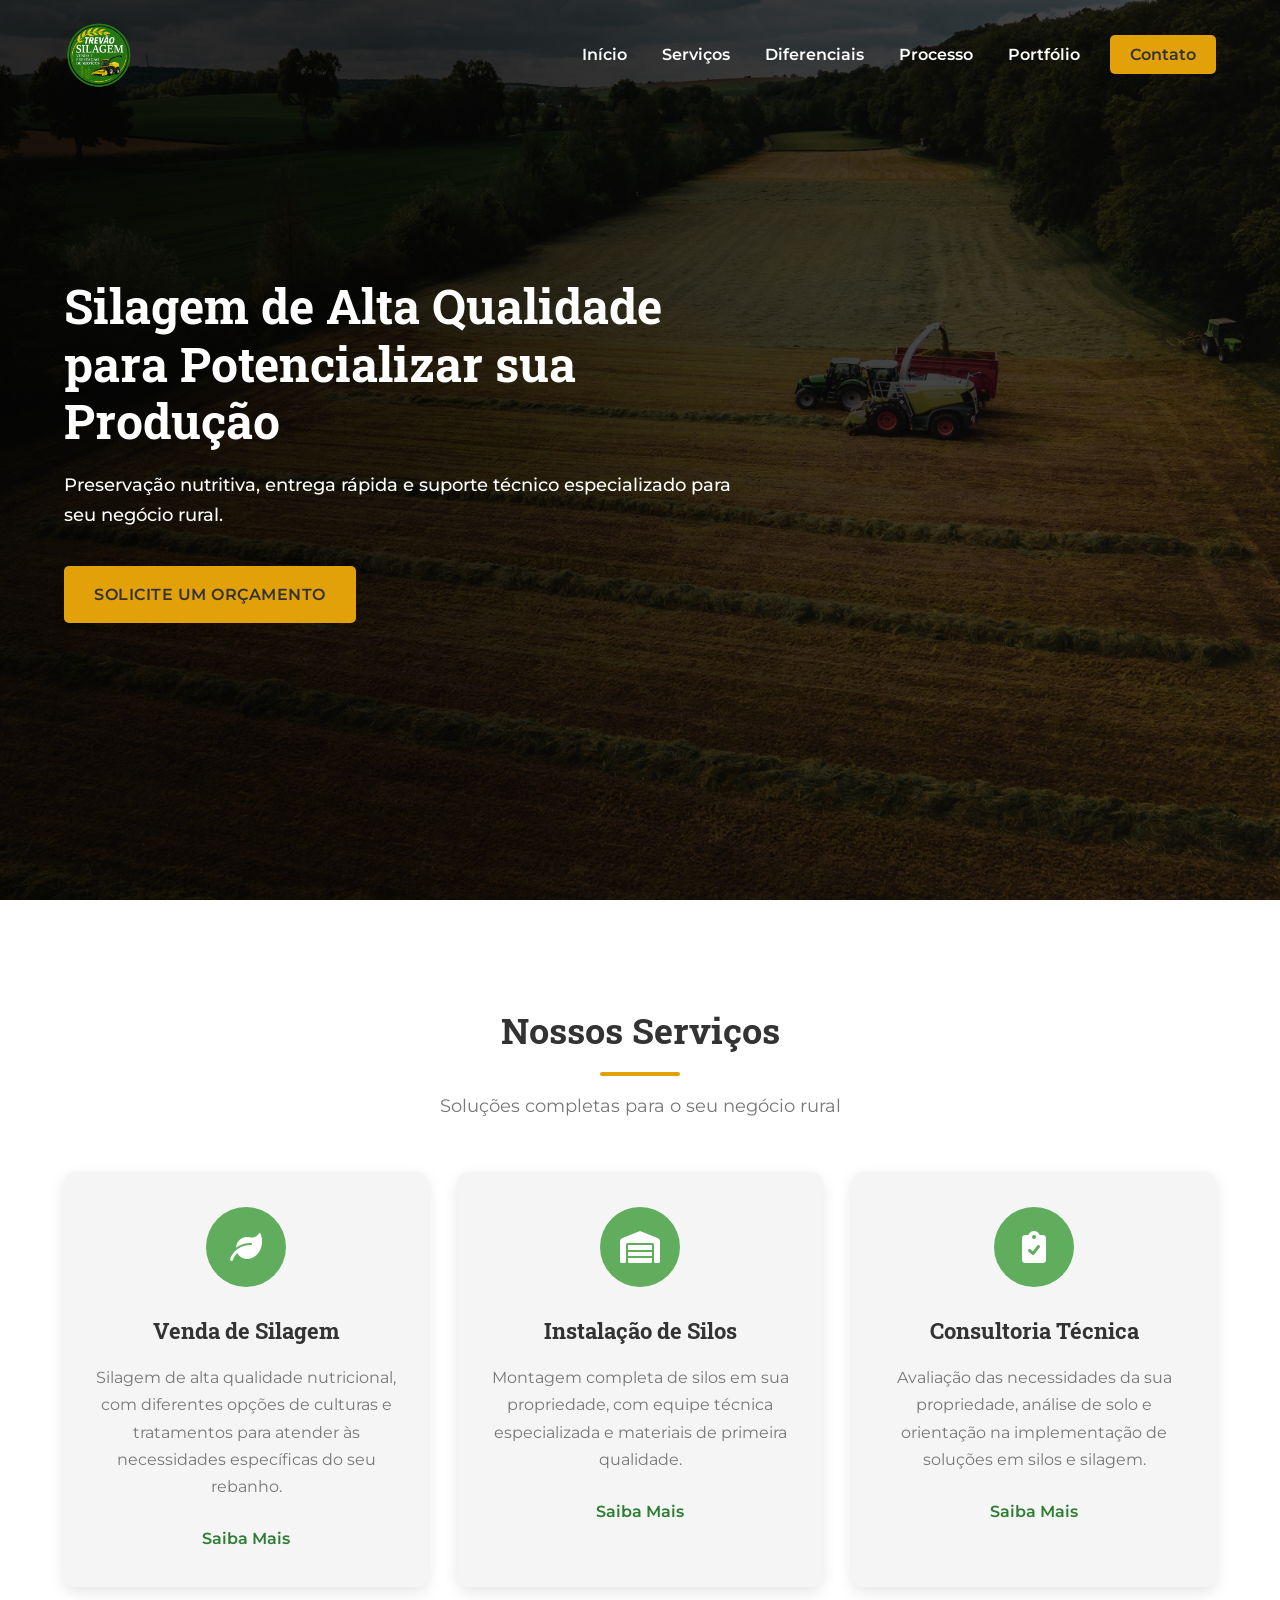
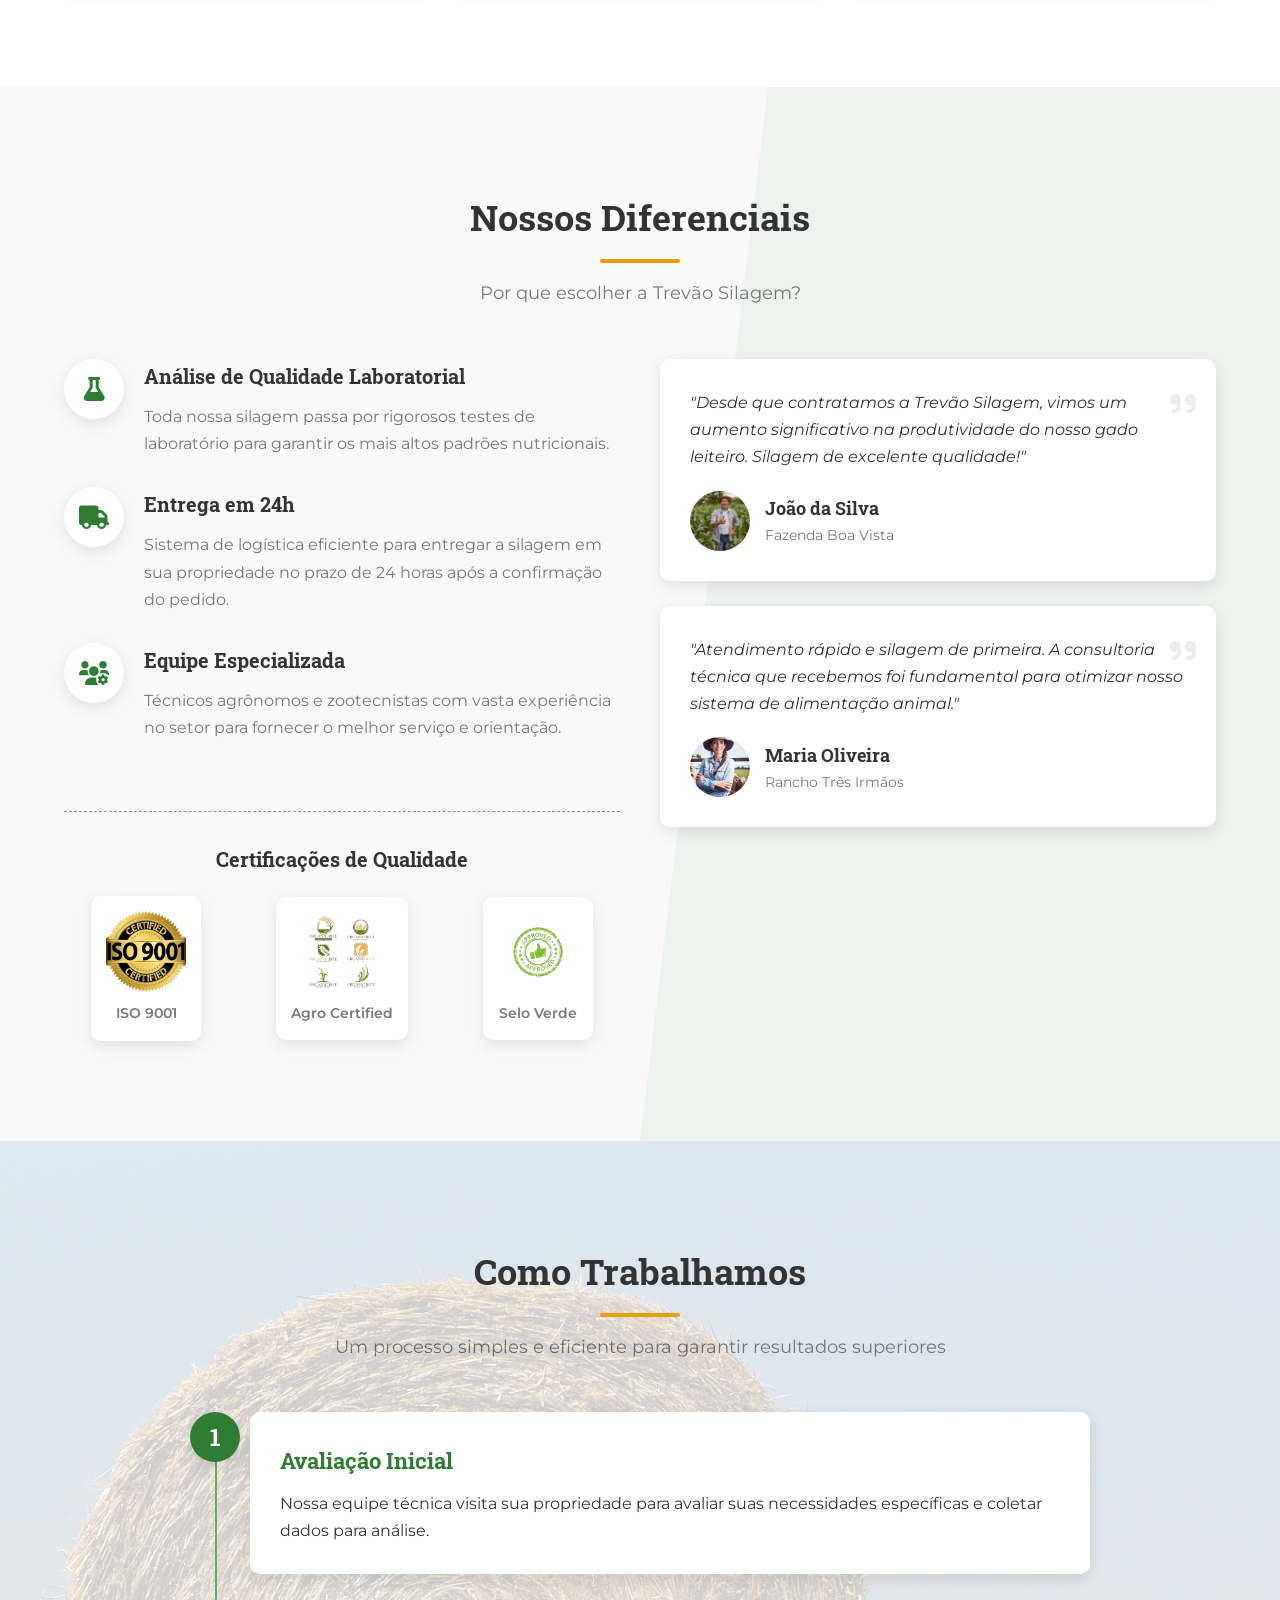
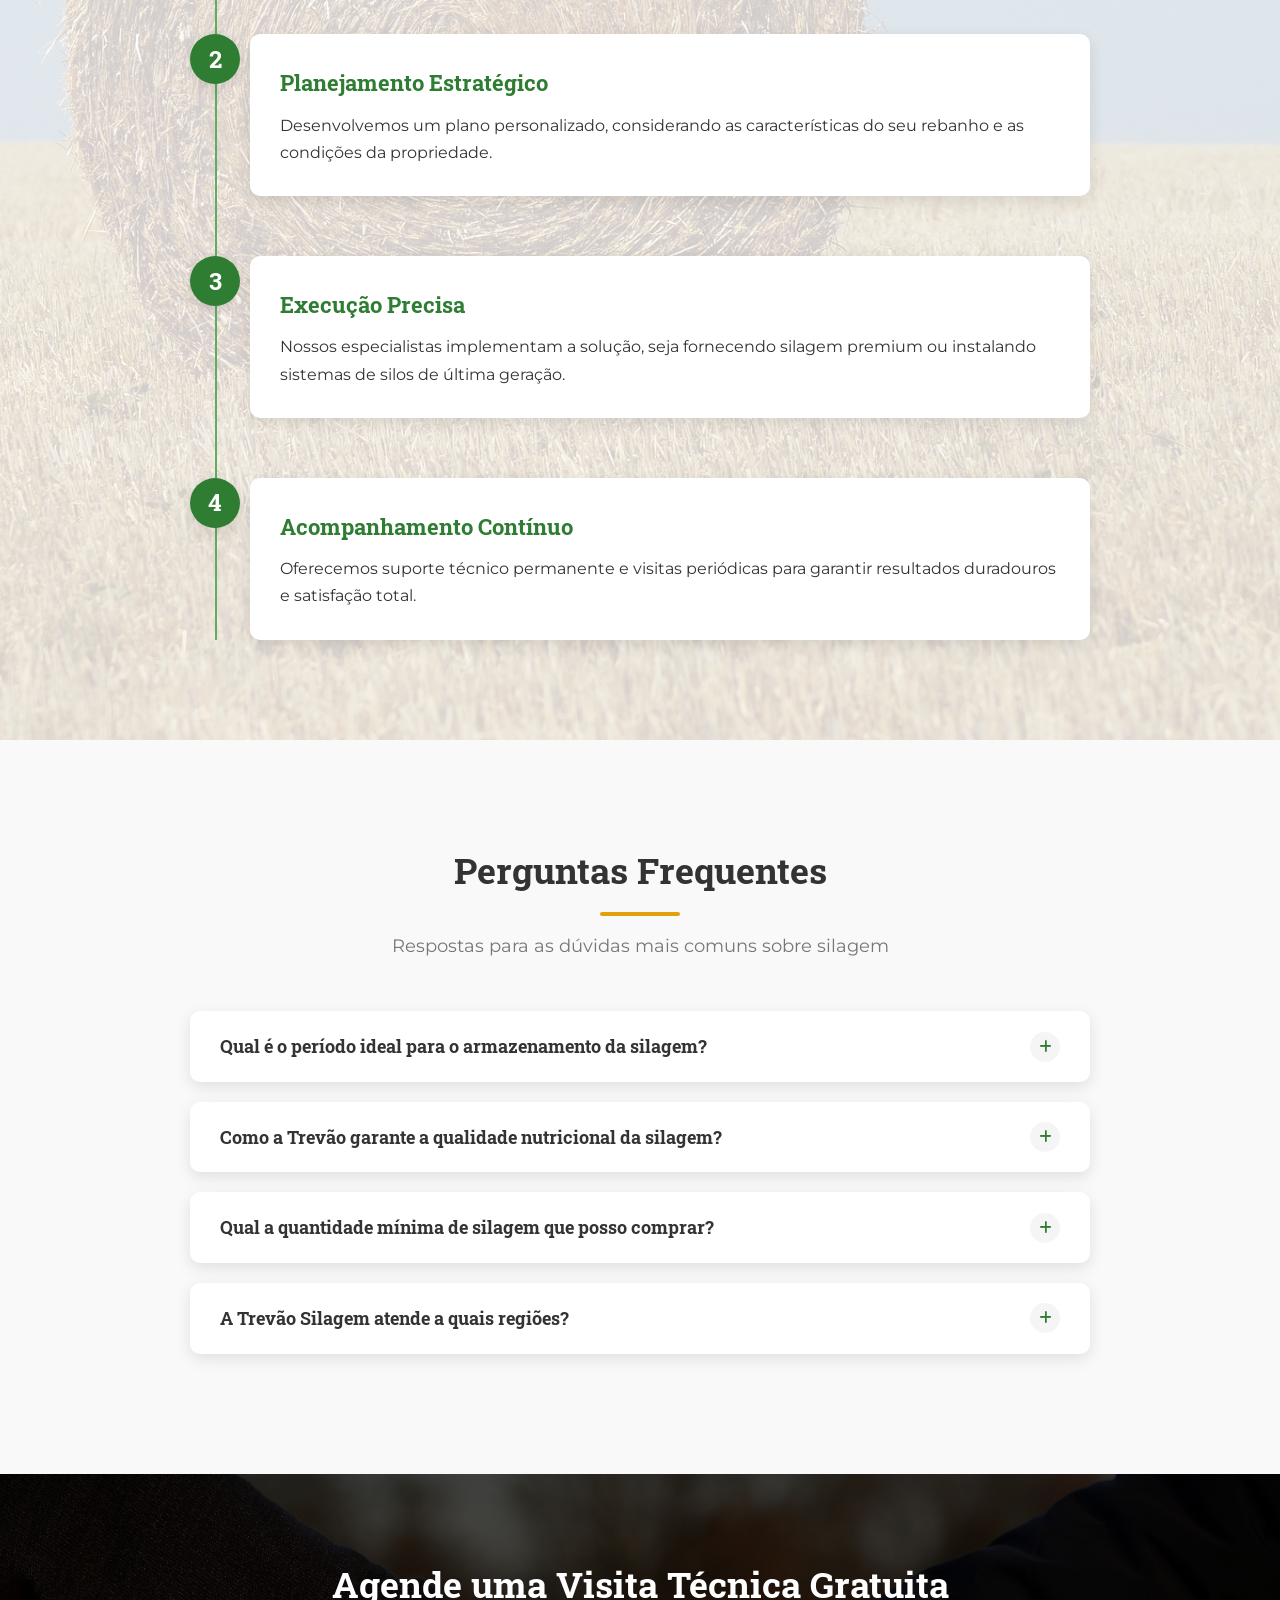
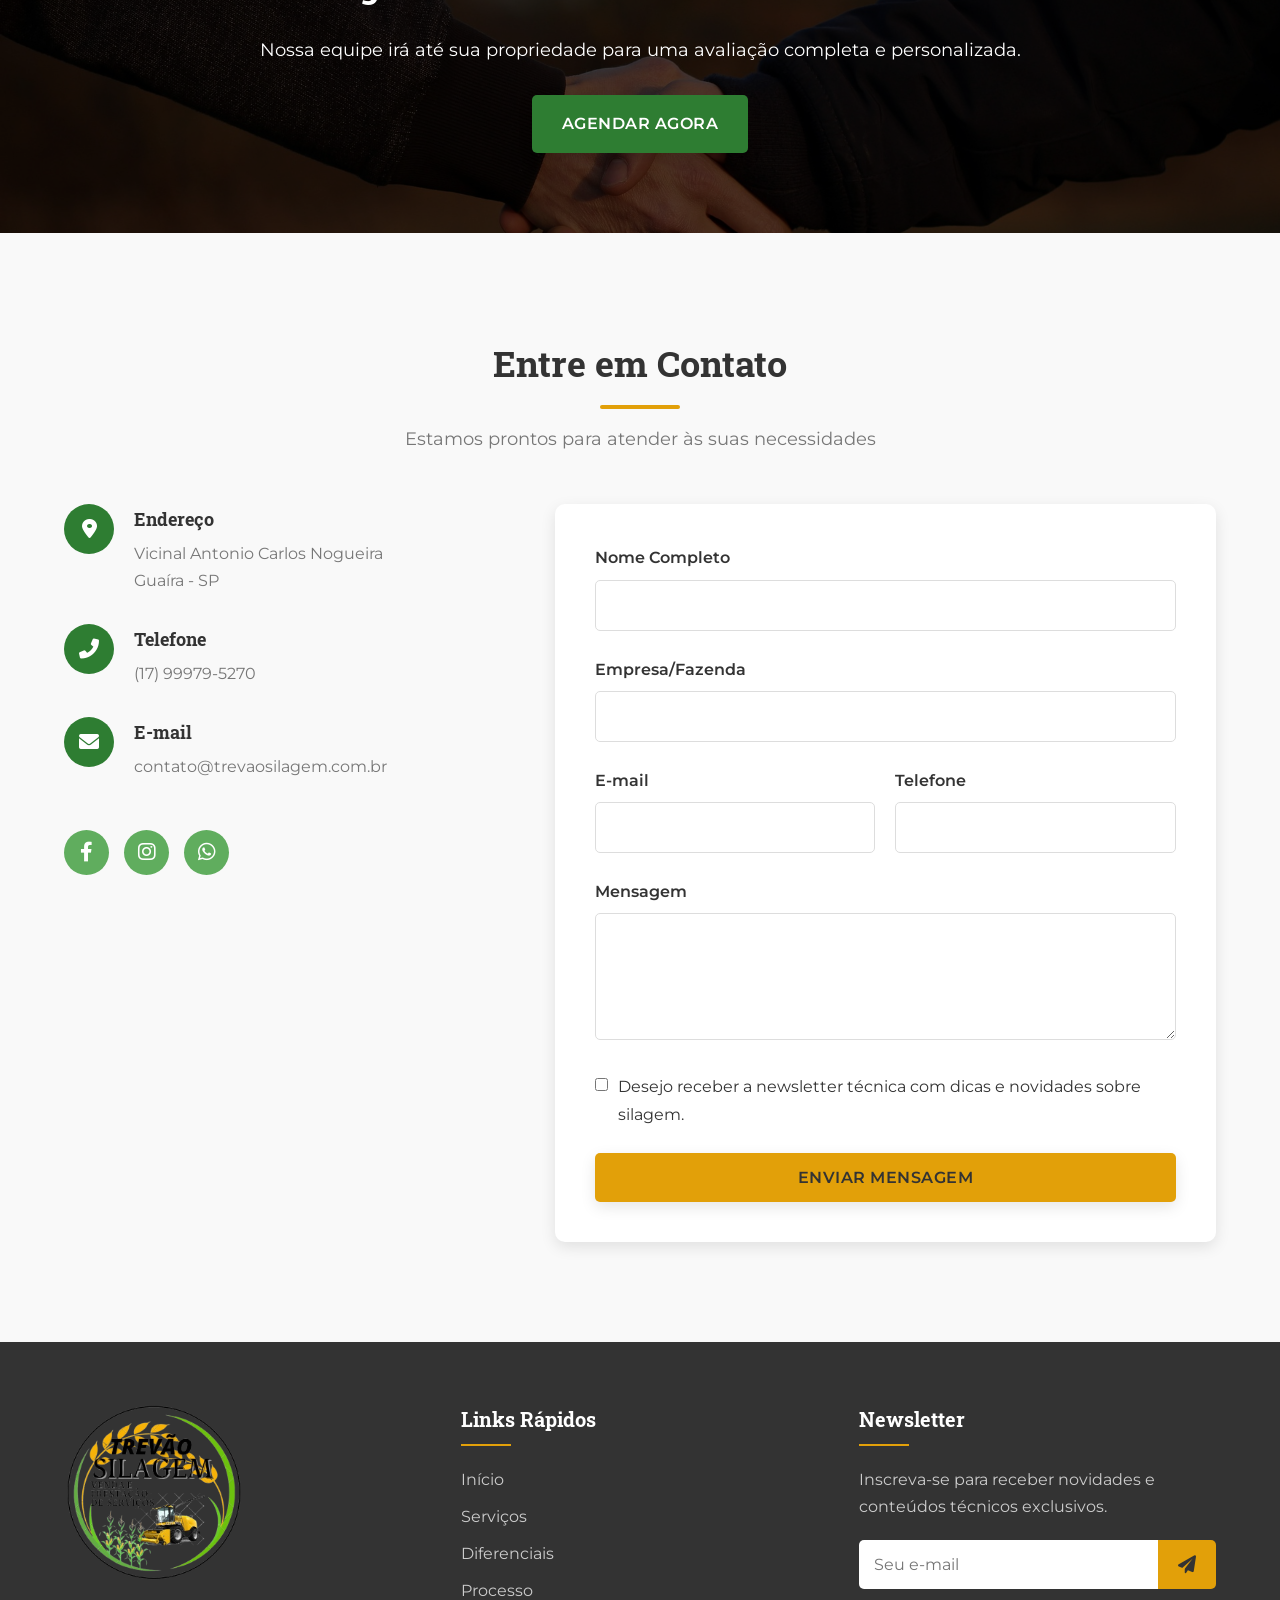
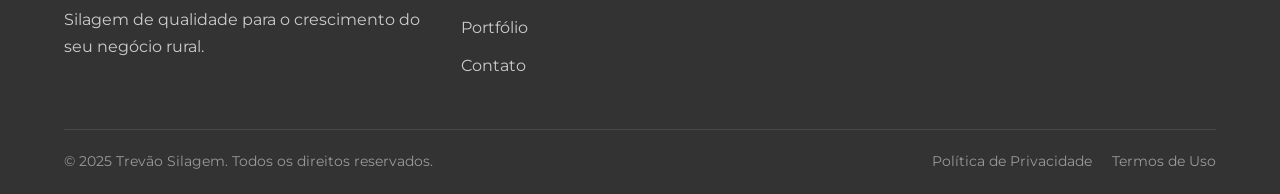
==== commit 41bf55b8: "att 1.0" ====
--- a/index.html
+++ b/index.html
@@ -48,7 +48,8 @@
                 <p class="subtitle">Preservação nutritiva, entrega rápida e suporte técnico especializado para seu negócio rural.</p>
                 <a href="#contato" class="btn btn-primary">Solicite um Orçamento</a>
             </div>
-        </div>    </section>
+        </div>    
+    </section>
 
     <!-- Serviços -->
     <section id="servicos" class="services">
@@ -399,11 +400,8 @@
                     <a href="#">Termos de Uso</a>
                 </div>
             </div>
-        </div>
-    </footer>    <!-- Botão Whatsapp Flutuante -->
-    <a href="https://wa.me/5511999998888" class="whatsapp-float" target="_blank" rel="noopener noreferrer" aria-label="Entre em contato pelo WhatsApp">
-        <i class="fab fa-whatsapp"></i>
-    </a>
+        </div>    
+    </footer>
 
     <!-- Botão Voltar ao Topo -->
     <button id="back-to-top" class="back-to-top" aria-label="Voltar ao topo da página">
--- a/css/styles.css
+++ b/css/styles.css
@@ -175,12 +175,12 @@
 }
 
 .logo {
-    width: 100px;
+    width: 70px;
     transition: var(--transition);
 }
 
 .header.scrolled .logo {
-    width: 110px;
+    width: 80px;
 }
 
 .main-nav {
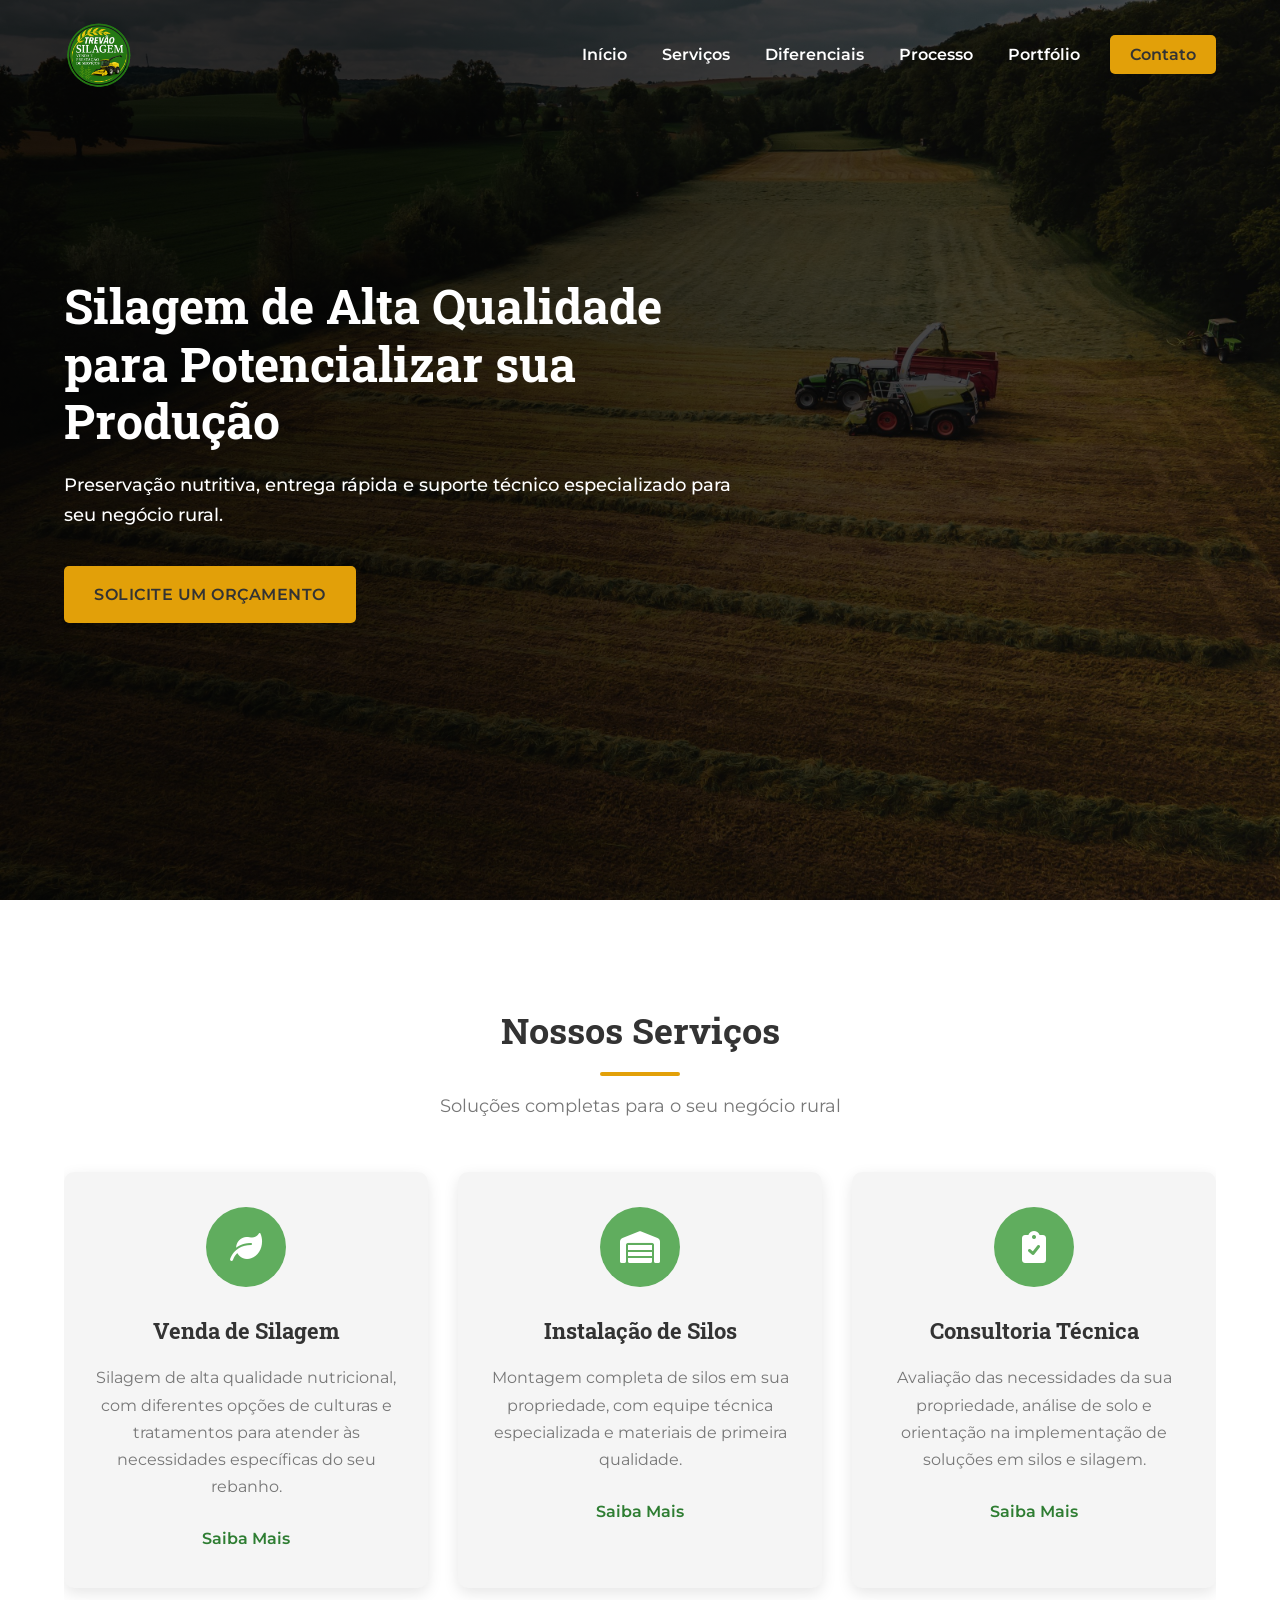
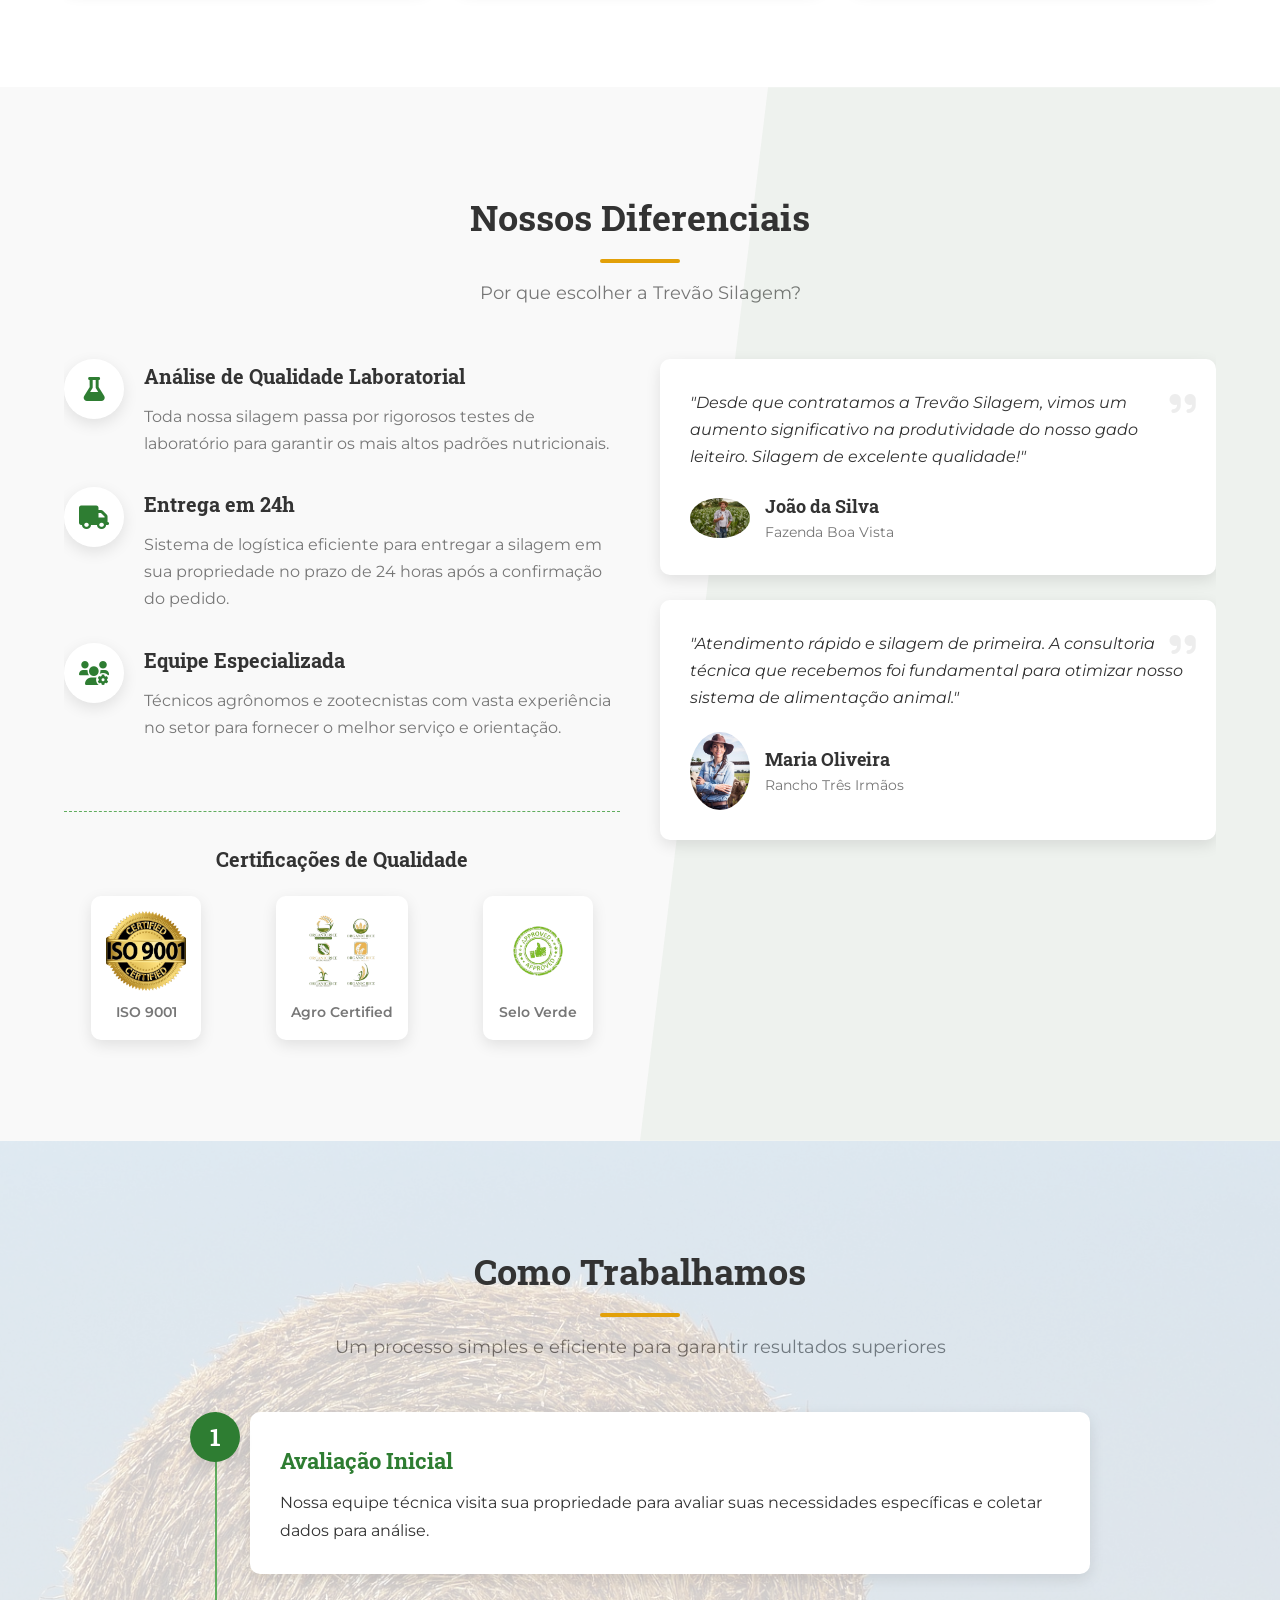
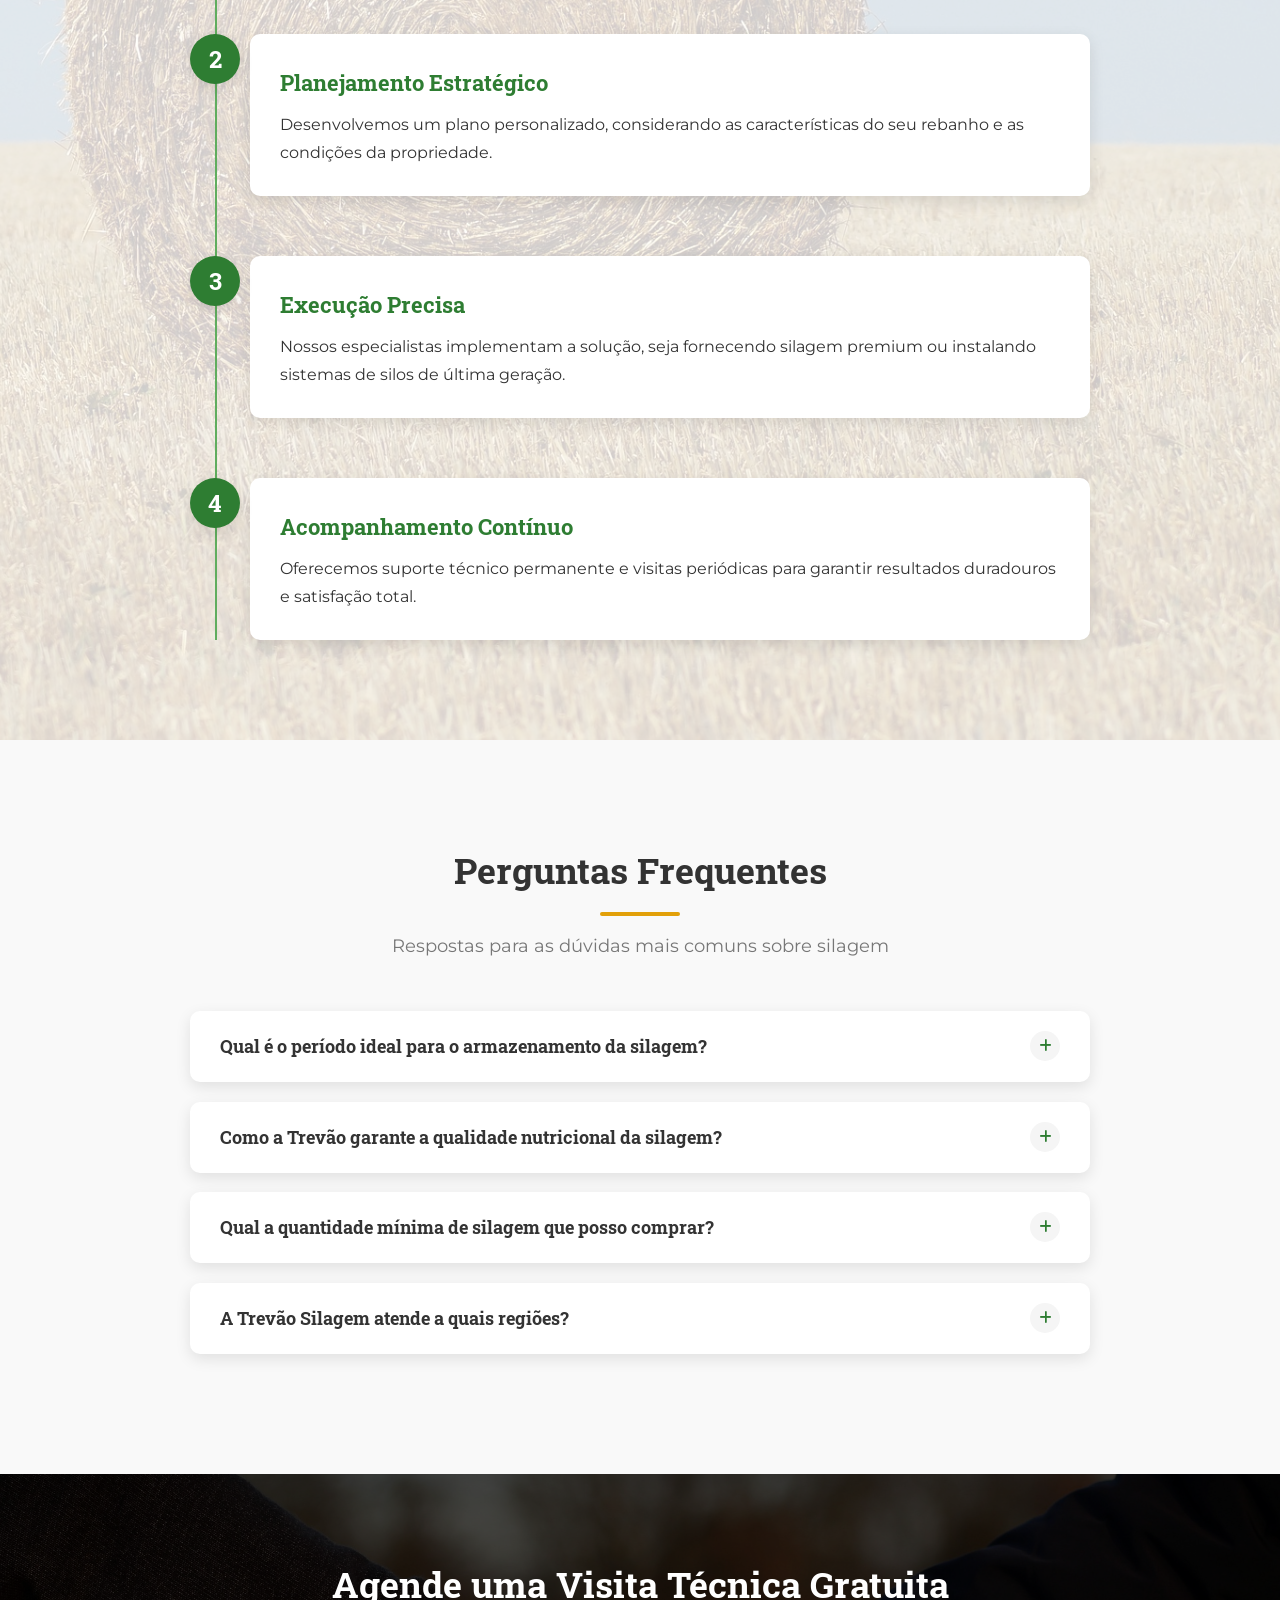
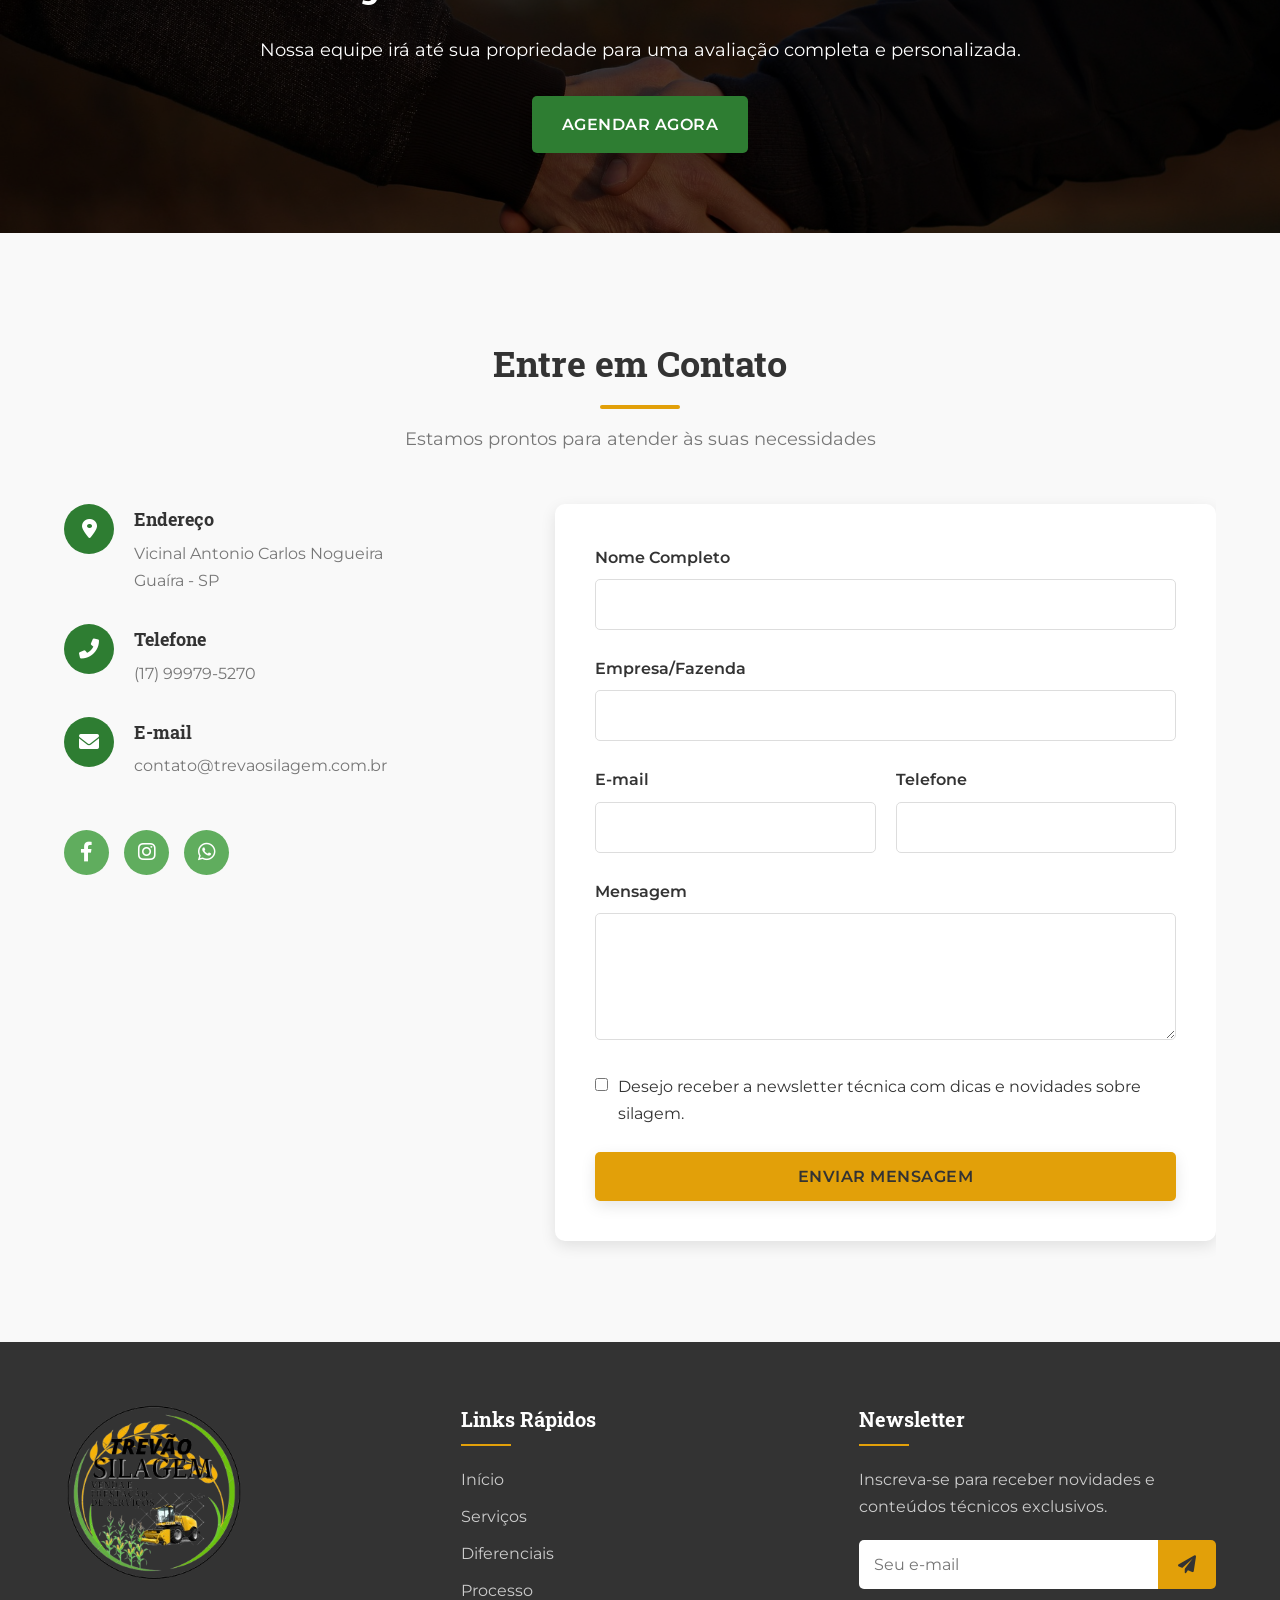
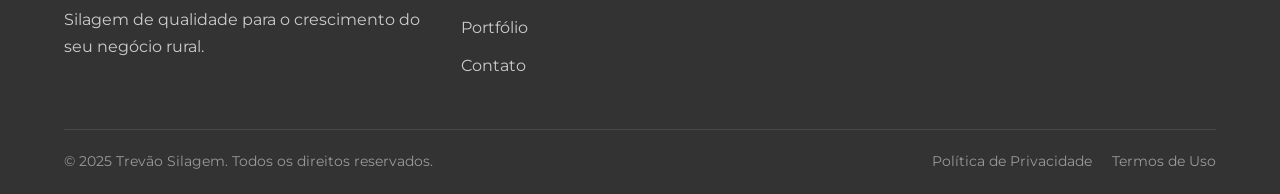
==== commit 482e9838: "atualização responsividade" ====
--- a/index.html
+++ b/index.html
@@ -2,8 +2,11 @@
 <html lang="pt-BR">
 <head>
     <meta charset="UTF-8">
-    <meta name="viewport" content="width=device-width, initial-scale=1.0">
+    <meta name="viewport" content="width=device-width, initial-scale=1.0, maximum-scale=1.0, user-scalable=no">
     <meta name="description" content="Trevão Silagem - Silagem de alta qualidade, instalação de silos e serviços agro especializados para potencializar sua produção rural">
+    <meta name="theme-color" content="#2e7d32">
+    <meta name="apple-mobile-web-app-capable" content="yes">
+    <meta name="apple-mobile-web-app-status-bar-style" content="black-translucent">
     <title>Trevão Silagem | Silagem de Alta Qualidade para Potencializar sua Produção</title>
     <!-- Fontes -->
     <link rel="preconnect" href="https://fonts.googleapis.com">
@@ -14,6 +17,7 @@
     <link rel="stylesheet" href="https://unpkg.com/aos@next/dist/aos.css" />
     <!-- CSS -->
     <link rel="stylesheet" href="css/styles.css">
+    <link rel="stylesheet" href="css/responsive.css">
     <!-- Favicon -->
     <link rel="icon" type="image/png" href="images/favicon.png">
 </head>
@@ -411,5 +415,6 @@
     <!-- Scripts -->
     <script src="https://unpkg.com/aos@next/dist/aos.js"></script>
     <script src="js/main.js"></script>
+    <script src="js/mobile-optimizations.js"></script>
 </body>
 </html>
--- a/css/styles.css
+++ b/css/styles.css
@@ -44,6 +44,7 @@
     color: var(--color-dark);
     overflow-x: hidden;
     background-color: var(--color-light);
+    max-width: 100vw; /* Garante que o body não exceda a viewport */
 }
 
 ul {
@@ -74,6 +75,7 @@
     width: 90%;
     max-width: 1200px;
     margin: 0 auto;
+    overflow-x: hidden; /* Previne rolagem horizontal de conteúdo interno */
 }
 
 /* =========== UTILIDADES =========== */
@@ -349,11 +351,12 @@
 .services {
     padding: 10rem 0;
     background-color: white;
+    overflow-x: hidden; /* Remove rolagem horizontal na seção */
 }
 
 .service-cards {
     display: grid;
-    grid-template-columns: repeat(auto-fit, minmax(300px, 1fr));
+    grid-template-columns: repeat(auto-fit, minmax(min(300px, 100%), 1fr)); /* Ajusta para não exceder a viewport */
     gap: 3rem;
 }
 
@@ -366,6 +369,7 @@
     transition: var(--transition);
     position: relative;
     overflow: hidden;
+    max-width: 100%; /* Garante que o cartão não exceda o contêiner pai */
 }
 
 .service-card::after {
@@ -1134,6 +1138,7 @@
         top: 0;
         right: -100%;
         width: 70%;
+        max-width: 100vw; /* Impede que o menu exceda a viewport */
         height: 100vh;
         background-color: white;
         flex-direction: column;
@@ -1141,6 +1146,7 @@
         justify-content: center;
         transition: var(--transition);
         box-shadow: -5px 0 30px rgba(0, 0, 0, 0.1);
+        overflow-x: hidden; /* Previne rolagem horizontal dentro do menu */
     }
 
     .nav-list.active {
@@ -1212,4 +1218,4 @@
         gap: 1.5rem;
         text-align: center;
     }
-}
+}
--- a/css/responsive.css
+++ b/css/responsive.css
@@ -0,0 +1,623 @@
+/* 
+* Trevão Silagem - Estilos Responsivos
+* Otimização para smartphones e dispositivos móveis
+*/
+
+/* =========== PREVENÇÃO DE OVERFLOW DURANTE ANIMAÇÕES =========== */
+html, body {
+    overflow-x: hidden !important;
+    width: 100%;
+    position: relative;
+    max-width: 100vw;
+}
+
+/* Contentor principal para evitar overflow */
+.container {
+    overflow-x: clip; /* Valor moderno que corta o conteúdo sem criar barra */
+}
+
+/* Ajuste das animações para prevenir overflow */
+[data-aos] {
+    transform-style: preserve-3d;
+    backface-visibility: hidden;
+    will-change: transform, opacity;
+    /* Garantir que as animações fiquem dentro dos limites */
+    transform-origin: center center;
+}
+
+/* Correção específica para Webkit (Chrome, Safari) */
+@supports (-webkit-appearance:none) {
+    body, html {
+        position: relative;
+        width: 100%;
+        overflow-x: hidden !important;
+    }
+    
+    [data-aos] {
+        -webkit-transform-style: preserve-3d;
+        -webkit-backface-visibility: hidden;
+        -webkit-perspective: 1000;
+    }
+}
+
+/* Correção específica para Firefox */
+@-moz-document url-prefix() {
+    html, body {
+        scrollbar-width: none; /* Firefox */
+        overflow-x: hidden !important;
+    }
+}
+
+/* =========== MELHORIAS GERAIS DE RESPONSIVIDADE =========== */
+@media (max-width: 992px) {
+    .container {
+        width: 95%;
+    }
+    
+    .features-container {
+        grid-template-columns: 1fr;
+        gap: 4rem;
+    }
+    
+    .contact-container {
+        grid-template-columns: 1fr;
+        gap: 4rem;
+    }
+    
+    .testimonials {
+        margin-top: 5rem;
+    }
+    
+    .service-cards {
+        grid-template-columns: repeat(auto-fit, minmax(280px, 1fr));
+        gap: 3rem;
+    }
+    
+    .footer-content {
+        grid-template-columns: repeat(auto-fit, minmax(250px, 1fr));
+        gap: 4rem;
+    }
+    
+    /* Otimização de imagens para tablets */
+    img {
+        max-width: 100%;
+        height: auto;
+    }
+}
+
+/* =========== OTIMIZAÇÕES PARA TABLETS =========== */
+@media (max-width: 768px) {
+    body {
+        overflow-x: hidden;
+    }
+    
+    html {
+        font-size: 55%;
+    }
+    
+    .section-title {
+        font-size: 3.2rem;
+    }
+    
+    .section-subtitle {
+        font-size: 1.6rem;
+        margin-bottom: 4rem;
+    }
+    
+    .hero h1 {
+        font-size: 4rem;
+    }
+    
+    .hero .subtitle {
+        font-size: 1.8rem;
+    }
+    
+    /* Header e navegação */
+    .header .container {
+        padding: 0.5rem 0;
+    }
+    
+    .logo {
+        width: 60px;
+    }
+    
+    /* Menu Mobile Aprimorado */
+    .mobile-menu-toggle {
+        display: block;
+        z-index: 1001;
+        position: relative;
+        width: 3rem;
+        height: 2.4rem;
+        margin-right: 1rem;
+        cursor: pointer;
+        background: transparent;
+        border: none;
+    }
+    
+    .hamburger,
+    .hamburger::before,
+    .hamburger::after {
+        content: '';
+        position: absolute;
+        width: 100%;
+        height: 3px;
+        background-color: var(--color-primary);
+        transition: all 0.3s ease-in-out;
+        border-radius: 3px;
+    }
+    
+    .hamburger {
+        top: 50%;
+        transform: translateY(-50%);
+    }
+    
+    .hamburger::before {
+        top: -8px;
+    }
+    
+    .hamburger::after {
+        bottom: -8px;
+    }
+    
+    .mobile-menu-toggle.active .hamburger {
+        background-color: transparent;
+    }
+    
+    .mobile-menu-toggle.active .hamburger::before {
+        top: 0;
+        transform: rotate(45deg);
+    }
+    
+    .mobile-menu-toggle.active .hamburger::after {
+        bottom: 0;
+        transform: rotate(-45deg);
+    }
+    
+    .nav-list {
+        position: fixed;
+        top: 0;
+        right: -100%;
+        width: 80%;
+        height: 100vh;
+        background-color: white;
+        flex-direction: column;
+        justify-content: center;
+        align-items: center;
+        gap: 3rem;
+        z-index: 1000;
+        transition: all 0.3s ease-in-out;
+        box-shadow: -5px 0 30px rgba(0, 0, 0, 0.15);
+        padding: 5rem 0;
+    }
+    
+    .nav-list.active {
+        right: 0;
+    }
+    
+    .nav-link {
+        color: var(--color-dark);
+        font-size: 1.8rem;
+        padding: 1rem 2rem;
+        display: block;
+        width: 100%;
+        text-align: center;
+    }
+    
+    .nav-link:hover,
+    .nav-link:active {
+        background-color: rgba(0, 0, 0, 0.05);
+    }
+    
+    /* Seções */
+    .service-cards {
+        grid-template-columns: 1fr;
+        gap: 3rem;
+    }
+    
+    .feature-item {
+        flex-direction: column;
+        text-align: center;
+        padding: 2rem;
+    }
+    
+    .feature-icon {
+        margin-bottom: 1.5rem;
+        margin-right: 0;
+    }
+    
+    .process-steps {
+        padding-left: 4rem;
+    }
+    
+    .step-number {
+        left: -2rem;
+    }
+    
+    .testimonial {
+        padding: 2.5rem;
+    }
+    
+    .contact-container {
+        gap: 4rem;
+    }
+    
+    .contact-form {
+        padding: 3rem;
+    }
+    
+    .form-row {
+        grid-template-columns: 1fr;
+        gap: 2rem;
+    }
+}
+
+/* =========== OTIMIZAÇÕES PARA SMARTPHONES =========== */
+@media (max-width: 576px) {
+    html {
+        font-size: 50%;
+    }
+    
+    .container {
+        width: 92%;
+    }
+    
+    .header {
+        padding: 1rem 0;
+    }
+    
+    .logo {
+        width: 50px;
+    }
+    
+    /* Otimização Menu Mobile para Smartphones */
+    .mobile-menu-toggle {
+        width: 2.8rem;
+        height: 2.2rem;
+        margin-right: 0.5rem;
+    }
+    
+    .nav-list {
+        width: 85%;
+        padding: 7rem 0 3rem;
+    }
+    
+    .nav-link {
+        font-size: 2rem;
+        padding: 1.5rem 2rem;
+    }
+    
+    .cta-nav {
+        margin-top: 1rem;
+        border-radius: 30px;
+        background-color: var(--color-primary);
+        color: white !important;
+        padding: 1.2rem 3rem !important;
+    }
+    
+    .hero {
+        min-height: 85vh;
+        background-position: center center;
+    }
+    
+    .hero-content {
+        padding: 0 1rem;
+        text-align: center;
+    }
+    
+    .hero h1 {
+        font-size: 3.4rem;
+        line-height: 1.3;
+    }
+    
+    .hero .subtitle {
+        font-size: 1.6rem;
+        margin-bottom: 2.5rem;
+    }
+    
+    .btn {
+        padding: 1.2rem 2.5rem;
+        font-size: 1.4rem;
+    }
+    
+    .section-title {
+        font-size: 2.8rem;
+        margin-bottom: 1rem;
+    }
+    
+    .section-subtitle {
+        font-size: 1.5rem;
+        margin-bottom: 3rem;
+    }
+    
+    .service-card,
+    .testimonial,
+    .process-step .step-content,
+    .faq-item,
+    .contact-form {
+        padding: 2rem;
+    }
+    
+    .service-icon {
+        width: 5.5rem;
+        height: 5.5rem;
+        font-size: 2.2rem;
+    }
+    
+    .service-card h3,
+    .feature-content h3,
+    .testimonial-info h4,
+    .step-content h3,
+    .faq-question h3,
+    .cta-content h2 {
+        font-size: 1.8rem;
+    }
+    
+    .testimonial-image {
+        width: 5rem;
+        height: 5rem;
+    }
+    
+    .process-steps {
+        padding-left: 3rem;
+    }
+    
+    .process-steps::before {
+        left: 1rem;
+    }
+    
+    .step-number {
+        width: 3.5rem;
+        height: 3.5rem;
+        font-size: 1.8rem;
+        left: -1.75rem;
+    }
+    
+    .faq-question {
+        padding: 1.5rem;
+        flex-wrap: wrap;
+    }
+    
+    .faq-answer {
+        padding: 0 1.5rem 1.5rem;
+    }
+    
+    .info-item {
+        flex-direction: column;
+        text-align: center;
+        margin-bottom: 2.5rem;
+    }
+    
+    .info-item i {
+        margin-right: 0;
+        margin-bottom: 1rem;
+    }
+    
+    .social-links {
+        justify-content: center;
+    }
+    
+    .form-group {
+        margin-bottom: 1.5rem;
+    }
+    
+    input,
+    textarea {
+        padding: 1.2rem;
+    }
+    
+    .footer {
+        padding: 5rem 0 3rem;
+    }
+    
+    .footer-content {
+        gap: 3rem;
+        text-align: center;
+    }
+    
+    .footer-links ul {
+        justify-content: center;
+    }
+    
+    .footer-newsletter {
+        margin: 0 auto;
+        max-width: 100%;
+    }
+    
+    .newsletter-form {
+        justify-content: center;
+    }
+    
+    .footer-bottom {
+        flex-direction: column;
+        gap: 1.5rem;
+        text-align: center;
+    }
+    
+    .footer-bottom-links {
+        justify-content: center;
+    }
+    
+    .back-to-top {
+        width: 4rem;
+        height: 4rem;
+        bottom: 2rem;
+        right: 2rem;
+        font-size: 1.6rem;
+    }
+    
+    /* Otimização para imagens em smartphones */
+    img {
+        max-width: 100%;
+        height: auto;
+    }
+    
+    .cert-logo img {
+        max-width: 60px;
+        margin: 0 auto;
+    }
+}
+
+/* =========== OTIMIZAÇÕES PARA SMARTPHONES PEQUENOS =========== */
+@media (max-width: 380px) {
+    html {
+        font-size: 45%;
+    }
+    
+    .hero h1 {
+        font-size: 3rem;
+    }
+    
+    .btn {
+        width: 100%;
+        text-align: center;
+    }
+    
+    .service-card,
+    .testimonial,
+    .process-step .step-content,
+    .contact-form {
+        padding: 1.5rem;
+    }
+    
+    .certification-logos {
+        flex-direction: column;
+        align-items: center;
+        gap: 2rem;
+    }
+    
+    .cert-logo {
+        width: 100%;
+    }
+    
+    /* Ajustes de menu para smartphones muito pequenos */
+    .nav-list {
+        width: 90%;
+    }
+    
+    .nav-link {
+        font-size: 1.8rem;
+        padding: 1.2rem;
+    }
+}
+
+/* =========== CORREÇÕES DE ORIENTAÇÃO PARA DISPOSITIVOS MÓVEIS =========== */
+@media (max-height: 600px) and (orientation: landscape) {
+    .hero {
+        min-height: 100vh;
+    }
+    
+    .nav-list {
+        padding: 2rem 0;
+        gap: 1.5rem;
+        overflow-y: auto;
+        justify-content: flex-start;
+    }
+    
+    .nav-link {
+        padding: 1rem;
+    }
+}
+
+/* =========== AJUSTES DE ACESSIBILIDADE =========== */
+@media (prefers-reduced-motion: reduce) {
+    * {
+        animation-duration: 0.01ms !important;
+        animation-iteration-count: 1 !important;
+        transition-duration: 0.01ms !important;
+        scroll-behavior: auto !important;
+    }
+}
+
+/* =========== MELHORIAS DE INTERAÇÃO EM TOUCH =========== */
+.mobile-device a:active,
+.mobile-device button:active,
+.mobile-device .service-card:active,
+.mobile-device .faq-question:active,
+.touch-active {
+    transform: scale(0.98);
+    transition: transform 0.1s ease-in-out;
+}
+
+.mobile-device .btn:active {
+    opacity: 0.9;
+}
+
+/* Melhoria para experiência de foco em formulários */
+.input-focused {
+    position: relative;
+    z-index: 1;
+}
+
+.input-focused input,
+.input-focused textarea {
+    box-shadow: 0 0 0 2px var(--color-primary);
+    background-color: white;
+}
+
+/* Efeito de transição no hover/touch para elementos interativos */
+@media (hover: hover) {
+    .service-card:hover,
+    .cert-logo:hover,
+    .social-link:hover {
+        transform: translateY(-5px);
+    }
+}
+
+/* Fundo escuro quando o menu mobile está aberto */
+body.menu-open::before {
+    content: '';
+    position: fixed;
+    top: 0;
+    left: 0;
+    width: 100%;
+    height: 100%;
+    background-color: rgba(0, 0, 0, 0.5);
+    z-index: 999;
+}
+
+/* Impedir rolagem quando o menu mobile está aberto */
+body.menu-open {
+    overflow: hidden;
+}
+
+/* =========== OTIMIZAÇÃO DE IMAGENS =========== */
+/* Imagens responsivas - ajuste em diferentes tamanhos de tela */
+.testimonial-image,
+.cert-logo img,
+.footer-logo-img {
+    max-width: 100%;
+    height: auto;
+    display: block;
+}
+
+/* Garantir que elementos flutuantes não quebrem o layout */
+.clearfix::after {
+    content: "";
+    display: table;
+    clear: both;
+}
+
+/* Ajustes em iframes para versão mobile (vídeos, mapas, etc.) */
+iframe {
+    max-width: 100%;
+    height: auto;
+}
+
+/* Texto alternativo para imagens que não carregam */
+img::before {
+    content: attr(alt);
+    display: block;
+    position: absolute;
+    top: 0;
+    left: 0;
+    width: 100%;
+    height: 100%;
+    background-color: #f8f8f8;
+    display: flex;
+    align-items: center;
+    justify-content: center;
+    padding: 1rem;
+    font-size: 1.4rem;
+    color: var(--color-gray);
+    text-align: center;
+} 
